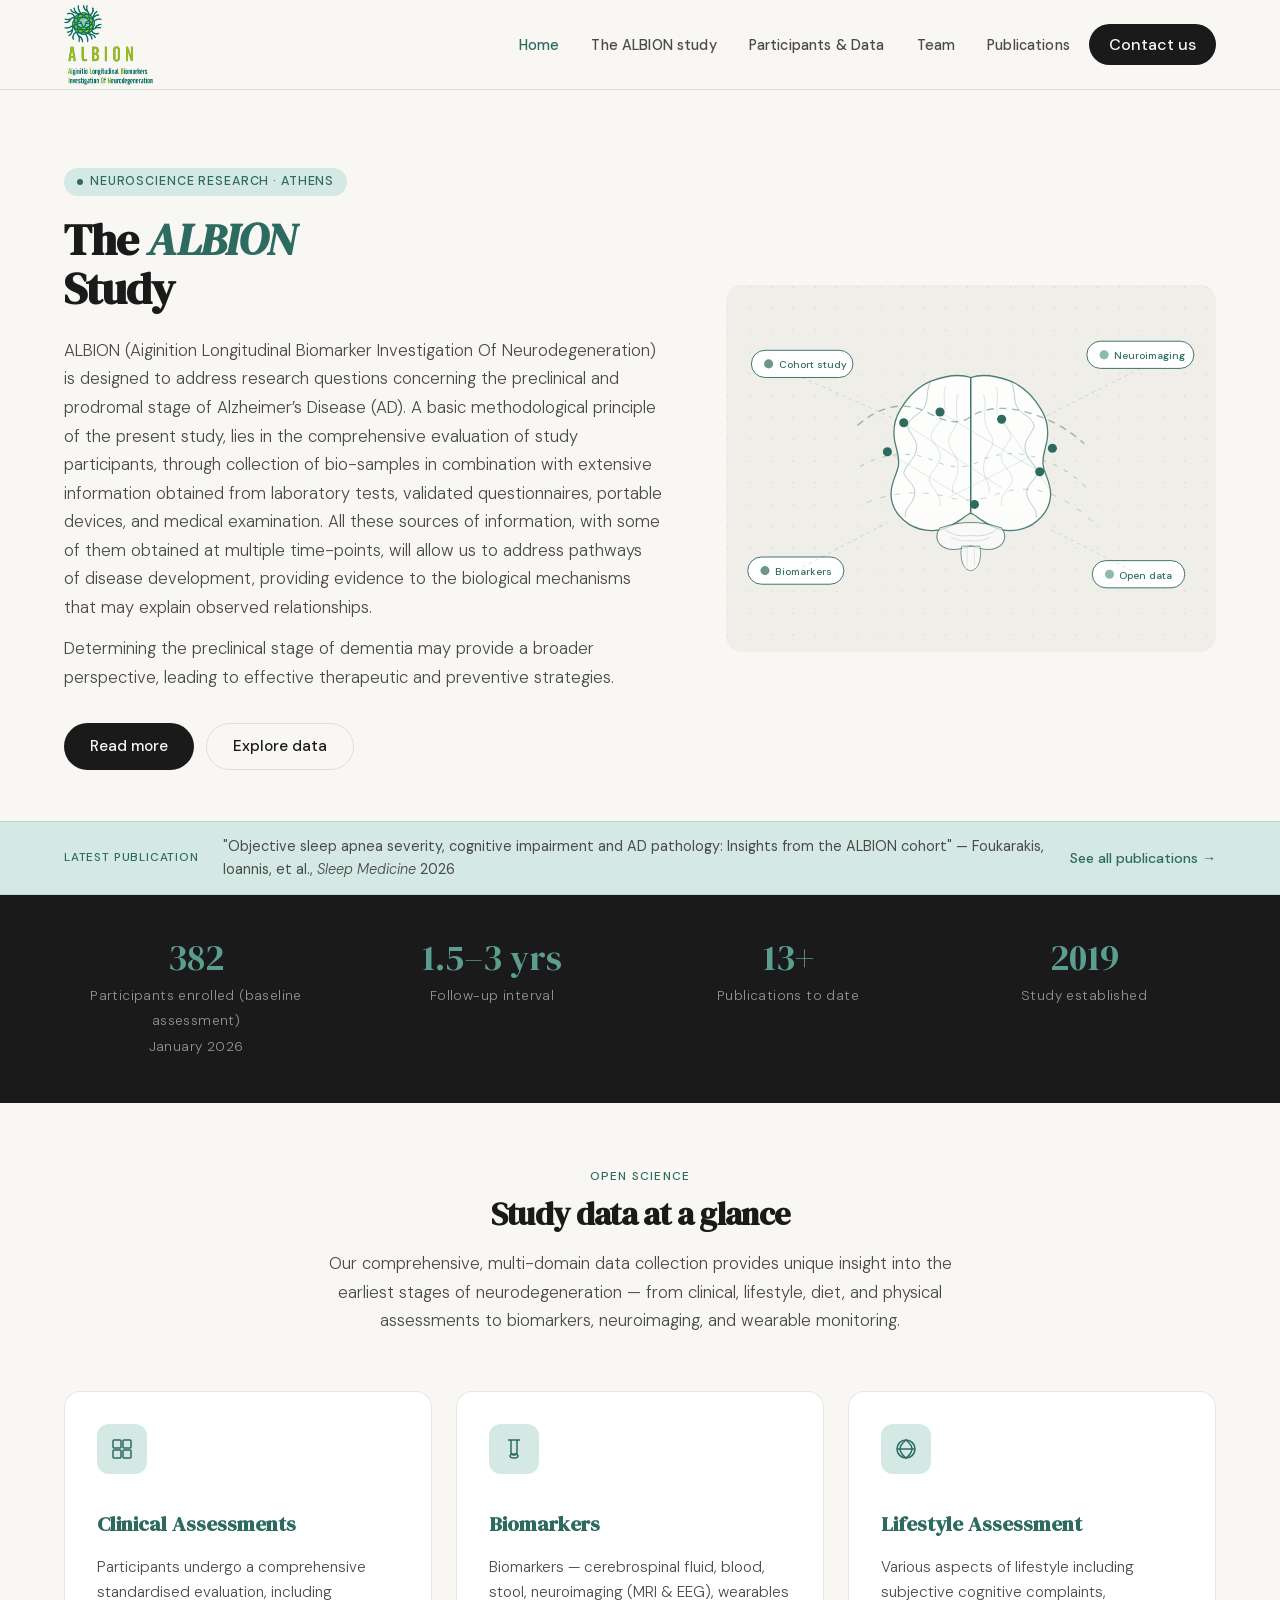
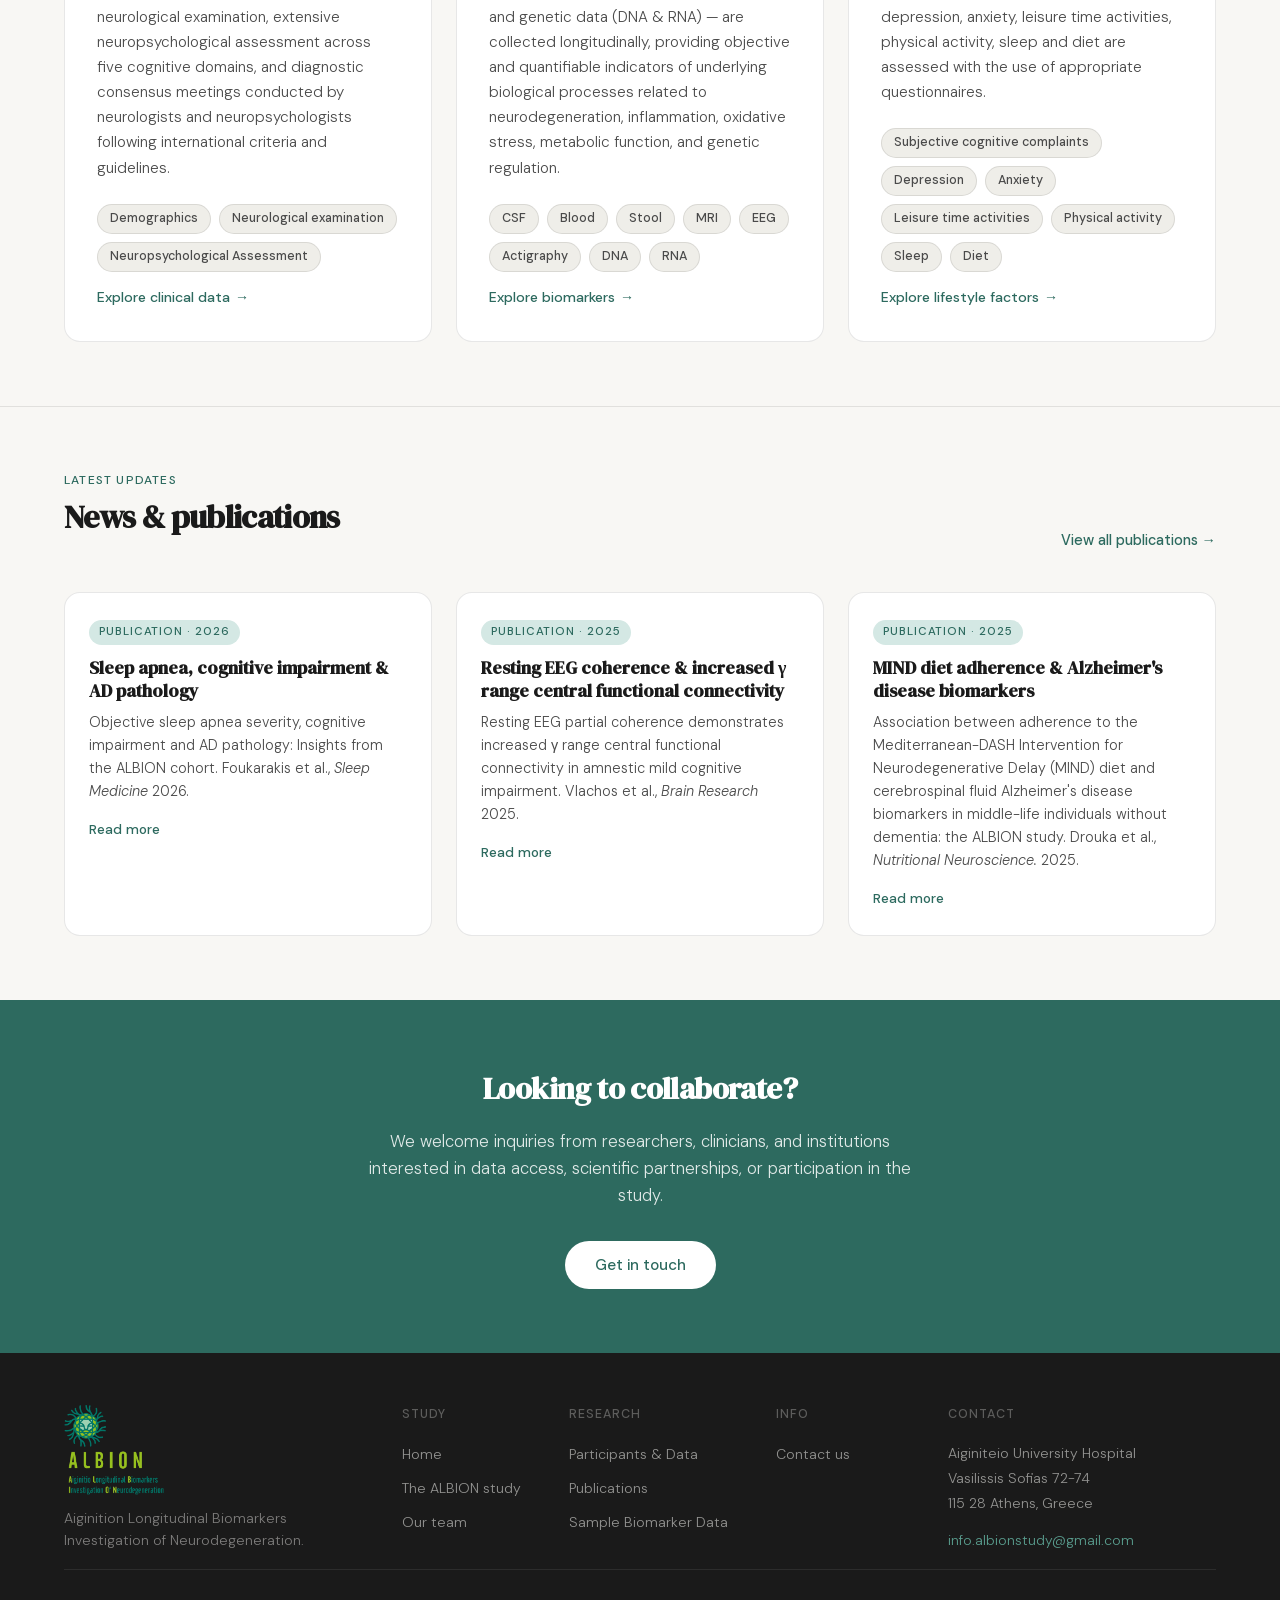
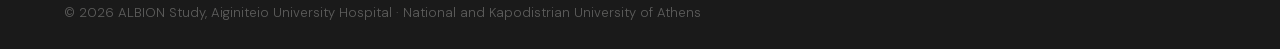
==== index.html @ ee448e90 "minor fix" ====
<!DOCTYPE html>
<html lang="en">
<head>
  <meta charset="UTF-8"/>
  <meta name="viewport" content="width=device-width, initial-scale=1.0"/>
  <title>ALBION — Aiginition Longitudinal Biomarker Investigation Of Neurodegeneration</title>
  <link rel="stylesheet" href="style.css"/>
  <style>
    /* ---- HOMEPAGE SPECIFIC ---- */
    .hero {
      max-width: var(--max); margin: 0 auto;
      padding: 6vw 5vw 4vw;
      display: grid; grid-template-columns: 1.1fr 0.9fr; gap: 5vw; align-items: center;
    }
    .hero h1 {
      font-family: 'DM Serif Display', serif;
      font-size: clamp(2.2rem, 3.5vw, 3.6rem);
      letter-spacing: -0.02em; line-height: 1.1;
      color: var(--ink); margin-bottom: 1.4rem;
    }
    .hero h1 em { font-style: italic; color: var(--accent); }
    .hero-body { color: var(--ink-2); font-size: 1.05rem; font-weight: 300; line-height: 1.7; margin-bottom: 0.8rem; }
    .hero-actions { display: flex; gap: 12px; flex-wrap: wrap; margin-top: 2rem; }

    .hero-visual {
      aspect-ratio: 4/3; border-radius: var(--radius-lg);
      overflow: hidden; background: var(--paper-2);
      animation: drift 9s ease-in-out infinite;
    }
    @keyframes drift { 0%,100%{transform:translateY(0)} 50%{transform:translateY(-8px)} }

    @keyframes pulse-node { 0%,100%{opacity:.35;r:4} 50%{opacity:1;r:6.5} }
    .np { animation: pulse-node 3s ease-in-out infinite; }
    .np:nth-child(2){animation-delay:.7s} .np:nth-child(3){animation-delay:1.5s}
    .np:nth-child(4){animation-delay:.3s} .np:nth-child(5){animation-delay:2.1s}

    /* data overview cards */
    .data-overview { padding: 5vw 5vw; }
    .data-overview-inner { max-width: var(--max); margin: 0 auto; }
    .data-overview-header { text-align: center; max-width: 680px; margin: 0 auto 3.5rem; }
    .data-overview-header .section-sub { margin: 0 auto; }

    .data-cards { display: grid; grid-template-columns: repeat(3,1fr); gap: 1.5rem; }

    .data-card { background: white; border: 1px solid var(--line); border-radius: var(--radius-lg); padding: 2rem; display: flex; flex-direction: column; gap: 0.9rem; transition: box-shadow .2s, transform .2s; }
    .data-card:hover { box-shadow: 0 8px 30px rgba(0,0,0,.06); transform: translateY(-3px); }
    .data-card h3 { font-family: 'DM Serif Display', serif; font-size: 1.3rem; color: var(--accent); }
    .data-card p { color: var(--ink-2); font-size: 0.95rem; font-weight: 300; line-height: 1.65; flex: 1; }
    .card-link { color: var(--accent); font-size: 0.88rem; font-weight: 500; text-decoration: none; display: inline-flex; align-items: center; gap: 5px; }
    .card-link::after { content:'→'; transition: transform .2s; }
    .card-link:hover::after { transform: translateX(4px); }

    /* study data pills */
    .pill-row { display: flex; flex-wrap: wrap; gap: 8px; margin-top: 0.5rem; }
    .pill { background: var(--paper-2); border: 1px solid var(--line); color: var(--ink-2); font-size: 0.78rem; font-weight: 500; padding: 4px 12px; border-radius: 100px; }

    /* news section */
    .news-section { padding: 5vw; background: var(--paper); }
    .news-inner { max-width: var(--max); margin: 0 auto; }
    .news-header { display: flex; align-items: flex-end; justify-content: space-between; margin-bottom: 2.5rem; flex-wrap: wrap; gap: 1rem; }
    .news-all-link { color: var(--accent); font-size: 0.9rem; font-weight: 500; text-decoration: none; }
    .news-all-link:hover { text-decoration: underline; }
    .news-grid { display: grid; grid-template-columns: repeat(3,1fr); gap: 1.5rem; }
    .news-card { background: white; border: 1px solid var(--line); border-radius: var(--radius-lg); overflow: hidden; transition: box-shadow .2s; }
    .news-card:hover { box-shadow: 0 8px 30px rgba(0,0,0,.06); }
    .news-card-body { padding: 1.5rem; }
    .news-type { display: inline-block; font-size: 0.72rem; letter-spacing: .08em; text-transform: uppercase; font-weight: 500; padding: 3px 10px; border-radius: 100px; margin-bottom: 0.7rem; }
    .type-news { background: #fef3c7; color: #92400e; }
    .type-pub { background: var(--accent-light); color: var(--accent); }
    .type-about { background: #ede9fe; color: #5b21b6; }
    .news-card h3 { font-family: 'DM Serif Display', serif; font-size: 1.12rem; line-height: 1.3; color: var(--ink); margin-bottom: 0.55rem; }
    .news-card p { color: var(--ink-2); font-size: 0.9rem; font-weight: 300; line-height: 1.6; }
    .news-read-more { display: inline-block; margin-top: 1rem; color: var(--accent); font-size: 0.85rem; font-weight: 500; text-decoration: none; }
    .news-read-more:hover { text-decoration: underline; }

    @media(max-width:900px){
      .hero{grid-template-columns:1fr}
      .hero-visual{display:none}
      .data-cards{grid-template-columns:1fr}
      .news-grid{grid-template-columns:1fr}
    }
  </style>
</head>
<body>

<div id="site-nav"></div>

<!-- HERO -->
<div style="background:var(--paper)">
  <div class="hero">
    <div>
      <div class="tag anim anim-1">Neuroscience Research · Athens</div>
      <h1 class="anim anim-2">The <em>ALBION</em><br>Study</h1>
      <p class="hero-body anim anim-3">ALBION (Aiginition Longitudinal Biomarker Investigation Of Neurodegeneration) is designed to address research questions concerning the preclinical and prodromal stage of Alzheimer’s Disease (AD). A basic methodological principle of the present study, lies in the comprehensive evaluation of study participants, through collection of bio-samples in combination with extensive information obtained from laboratory tests, validated questionnaires, portable devices, and medical examination. All these sources of information, with some of them obtained at multiple time-points, will allow us to address pathways of disease development, providing evidence to the biological mechanisms that may explain observed relationships.</p>
      <p class="hero-body anim anim-3">Determining the preclinical stage of dementia may provide a broader perspective, leading to effective therapeutic and preventive strategies.</p>
      <div class="hero-actions anim anim-4">
        <a href="story.html" class="btn-primary">Read more</a>
        <a href="data.html" class="btn-secondary">Explore data</a>
      </div>
    </div>

    <div class="hero-visual">
      <style>
        @keyframes hnp{0%,100%{opacity:.3}50%{opacity:1}}
        @keyframes htrace{to{stroke-dashoffset:-400}}
        @keyframes htrace2{to{stroke-dashoffset:-400}}
        @keyframes htrace3{to{stroke-dashoffset:-400}}
        @keyframes hfloat{0%,100%{transform:translateY(0px)}50%{transform:translateY(-6px)}}
        @keyframes hfloat2{0%,100%{transform:translateY(0px)}50%{transform:translateY(-5px)}}
        @keyframes hfloat3{0%,100%{transform:translateY(0px)}50%{transform:translateY(-7px)}}
        @keyframes hfloat4{0%,100%{transform:translateY(0px)}50%{transform:translateY(-4px)}}
        .h-np1{animation:hnp 3s ease-in-out infinite 0s}.h-np2{animation:hnp 3s ease-in-out infinite .6s}
        .h-np3{animation:hnp 3s ease-in-out infinite 1.3s}.h-np4{animation:hnp 3s ease-in-out infinite .4s}
        .h-np5{animation:hnp 3s ease-in-out infinite 2s}.h-np6{animation:hnp 3s ease-in-out infinite 1s}
        .h-np7{animation:hnp 3s ease-in-out infinite 1.7s}
        .h-tr1{stroke-dasharray:8 6;animation:htrace 4s linear infinite}
        .h-tr2{stroke-dasharray:5 8;animation:htrace2 5.5s linear infinite reverse}
        .h-tr3{stroke-dasharray:6 10;animation:htrace3 7s linear infinite}
        .h-f1{animation:hfloat 8s ease-in-out infinite}
        .h-f2{animation:hfloat2 8s ease-in-out infinite 1.2s}
        .h-f3{animation:hfloat3 8s ease-in-out infinite 2.5s}
        .h-f4{animation:hfloat4 8s ease-in-out infinite 3.8s}
      </style>
      <svg viewBox="0 0 540 400" fill="none" xmlns="http://www.w3.org/2000/svg" style="width:100%;height:auto;display:block;">
        <rect width="540" height="400" fill="#efeee9" rx="16"/>
        <pattern id="hdots" width="24" height="24" patternUnits="userSpaceOnUse">
          <circle cx="2" cy="2" r="1" fill="#2d6a5f" opacity=".12"/>
        </pattern>
        <rect width="540" height="400" fill="url(#hdots)" rx="16"/>
        <g transform="translate(270,190)">
          <path d="M 0,-88 C -12,-92 -28,-90 -44,-84 C -58,-78 -70,-66 -78,-52 C -84,-42 -86,-30 -84,-18 C -82,-8 -78,0 -80,10 C -82,20 -88,28 -88,40 C -88,54 -80,66 -68,74 C -58,80 -46,82 -34,80 C -24,78 -16,72 -10,68 C -6,65 -2,62 0,62 Z" fill="white" stroke="#2d6a5f" stroke-width="1.4" opacity=".85"/>
          <path d="M -44,-84 C -50,-74 -46,-62 -52,-54 C -58,-46 -68,-44 -70,-34" stroke="#2d6a5f" stroke-width="1.1" fill="none" opacity=".32"/>
          <path d="M -70,-34 C -66,-24 -58,-18 -60,-8 C -62,2 -72,8 -74,18" stroke="#2d6a5f" stroke-width="1.1" fill="none" opacity=".32"/>
          <path d="M -74,18 C -68,28 -60,32 -62,42 C -64,52 -74,56 -72,66" stroke="#2d6a5f" stroke-width="1.1" fill="none" opacity=".32"/>
          <path d="M -28,-78 C -32,-66 -26,-56 -30,-46 C -34,-36 -44,-32 -44,-22" stroke="#5a9e8f" stroke-width=".9" fill="none" opacity=".28"/>
          <path d="M -44,-22 C -40,-12 -32,-8 -34,2 C -36,12 -46,16 -46,26" stroke="#5a9e8f" stroke-width=".9" fill="none" opacity=".28"/>
          <path d="M -46,26 C -40,38 -32,42 -34,54" stroke="#5a9e8f" stroke-width=".9" fill="none" opacity=".28"/>
          <path d="M -14,-70 C -18,-58 -14,-48 -16,-38 C -18,-28 -26,-24 -24,-14" stroke="#2d6a5f" stroke-width=".8" fill="none" opacity=".22"/>
          <path d="M -24,-14 C -20,-4 -14,0 -14,12 C -14,24 -22,28 -20,40" stroke="#2d6a5f" stroke-width=".8" fill="none" opacity=".22"/>
          <path d="M 0,-88 C 12,-92 28,-90 44,-84 C 58,-78 70,-66 78,-52 C 84,-42 86,-30 84,-18 C 82,-8 78,0 80,10 C 82,20 88,28 88,40 C 88,54 80,66 68,74 C 58,80 46,82 34,80 C 24,78 16,72 10,68 C 6,65 2,62 0,62 Z" fill="white" stroke="#2d6a5f" stroke-width="1.4" opacity=".85"/>
          <path d="M 44,-84 C 50,-74 46,-62 52,-54 C 58,-46 68,-44 70,-34" stroke="#2d6a5f" stroke-width="1.1" fill="none" opacity=".32"/>
          <path d="M 70,-34 C 66,-24 58,-18 60,-8 C 62,2 72,8 74,18" stroke="#2d6a5f" stroke-width="1.1" fill="none" opacity=".32"/>
          <path d="M 74,18 C 68,28 60,32 62,42 C 64,52 74,56 72,66" stroke="#2d6a5f" stroke-width="1.1" fill="none" opacity=".32"/>
          <path d="M 28,-78 C 32,-66 26,-56 30,-46 C 34,-36 44,-32 44,-22" stroke="#5a9e8f" stroke-width=".9" fill="none" opacity=".28"/>
          <path d="M 44,-22 C 40,-12 32,-8 34,2 C 36,12 46,16 46,26" stroke="#5a9e8f" stroke-width=".9" fill="none" opacity=".28"/>
          <path d="M 46,26 C 40,38 32,42 34,54" stroke="#5a9e8f" stroke-width=".9" fill="none" opacity=".28"/>
          <path d="M 14,-70 C 18,-58 14,-48 16,-38 C 18,-28 26,-24 24,-14" stroke="#2d6a5f" stroke-width=".8" fill="none" opacity=".22"/>
          <path d="M 24,-14 C 20,-4 14,0 14,12 C 14,24 22,28 20,40" stroke="#2d6a5f" stroke-width=".8" fill="none" opacity=".22"/>
          <line x1="0" y1="-88" x2="0" y2="62" stroke="#2d6a5f" stroke-width="1" opacity=".18" stroke-dasharray="3 3"/>
          <path d="M -34,78 C -40,86 -38,96 -28,100 C -18,104 -8,100 0,98 C 8,100 18,104 28,100 C 38,96 40,86 34,78 C 22,74 10,72 0,72 C -10,72 -22,74 -34,78 Z" fill="white" stroke="#2d6a5f" stroke-width="1.2" opacity=".7"/>
          <path d="M -28,80 C -20,86 -10,88 0,86 C 10,88 20,86 28,80" stroke="#2d6a5f" stroke-width=".8" fill="none" opacity=".3"/>
          <path d="M -22,88 C -14,92 -6,93 0,92 C 6,93 14,92 22,88" stroke="#2d6a5f" stroke-width=".7" fill="none" opacity=".25"/>
          <path d="M -10,98 C -12,108 -10,118 -6,122 C -2,126 2,126 6,122 C 10,118 12,108 10,98 Z" fill="white" stroke="#2d6a5f" stroke-width="1" opacity=".65"/>
          <line x1="-4" y1="100" x2="-4" y2="120" stroke="#2d6a5f" stroke-width=".6" opacity=".25"/>
          <line x1="4" y1="100" x2="4" y2="120" stroke="#2d6a5f" stroke-width=".6" opacity=".25"/>
        </g>
        <path class="h-tr1" d="M145 155 Q185 120 225 142 Q255 158 270 145 Q295 130 330 140 Q368 150 395 175" stroke="#2d6a5f" stroke-width="1.5" fill="none" opacity=".45"/>
        <path class="h-tr2" d="M148 200 Q190 177 230 194 Q258 207 280 194 Q315 178 352 194 Q385 207 400 227" stroke="#5a9e8f" stroke-width="1.2" fill="none" opacity=".4"/>
        <path class="h-tr3" d="M155 240 Q200 222 245 234 Q272 242 300 230 Q336 218 370 236 Q392 248 405 262" stroke="#2d6a5f" stroke-width="1" fill="none" opacity=".3"/>
        <line x1="196" y1="152" x2="304" y2="224" stroke="#5a9e8f" stroke-width=".8" opacity=".3"/>
        <line x1="236" y1="140" x2="346" y2="206" stroke="#5a9e8f" stroke-width=".8" opacity=".3"/>
        <line x1="178" y1="184" x2="274" y2="242" stroke="#5a9e8f" stroke-width=".8" opacity=".28"/>
        <line x1="304" y1="148" x2="360" y2="230" stroke="#5a9e8f" stroke-width=".8" opacity=".25"/>
        <line x1="246" y1="234" x2="334" y2="190" stroke="#5a9e8f" stroke-width=".8" opacity=".25"/>
        <circle class="h-np1" cx="196" cy="152" r="5" fill="#2d6a5f"/>
        <circle class="h-np2" cx="236" cy="140" r="5" fill="#2d6a5f"/>
        <circle class="h-np3" cx="304" cy="148" r="5" fill="#2d6a5f"/>
        <circle class="h-np4" cx="346" cy="206" r="5" fill="#2d6a5f"/>
        <circle class="h-np5" cx="274" cy="242" r="5" fill="#2d6a5f"/>
        <circle class="h-np6" cx="178" cy="184" r="5" fill="#2d6a5f"/>
        <circle class="h-np7" cx="360" cy="180" r="5" fill="#2d6a5f"/>
        <g class="h-f1"><rect x="28" y="72" width="112" height="30" rx="15" fill="white" stroke="#2d6a5f" stroke-width="1"/><circle cx="47" cy="87" r="5" fill="#2d6a5f" opacity=".7"/><text x="58" y="92" font-family="DM Sans,sans-serif" font-size="11" fill="#2d6a5f" font-weight="500">Cohort study</text></g>
        <g class="h-f2"><rect x="398" y="62" width="118" height="30" rx="15" fill="white" stroke="#2d6a5f" stroke-width="1"/><circle cx="417" cy="77" r="5" fill="#5a9e8f" opacity=".7"/><text x="428" y="82" font-family="DM Sans,sans-serif" font-size="11" fill="#2d6a5f" font-weight="500">Neuroimaging</text></g>
        <g class="h-f3"><rect x="24" y="300" width="106" height="30" rx="15" fill="white" stroke="#2d6a5f" stroke-width="1"/><circle cx="43" cy="315" r="5" fill="#2d6a5f" opacity=".7"/><text x="54" y="320" font-family="DM Sans,sans-serif" font-size="11" fill="#2d6a5f" font-weight="500">Biomarkers</text></g>
        <g class="h-f4"><rect x="404" y="304" width="102" height="30" rx="15" fill="white" stroke="#2d6a5f" stroke-width="1"/><circle cx="423" cy="319" r="5" fill="#5a9e8f" opacity=".7"/><text x="434" y="324" font-family="DM Sans,sans-serif" font-size="11" fill="#2d6a5f" font-weight="500">Open data</text></g>
        <line x1="84" y1="102" x2="196" y2="152" stroke="#2d6a5f" stroke-width=".8" stroke-dasharray="4 4" opacity=".25"/>
        <line x1="457" y1="92" x2="352" y2="145" stroke="#2d6a5f" stroke-width=".8" stroke-dasharray="4 4" opacity=".25"/>
        <line x1="77" y1="315" x2="178" y2="262" stroke="#2d6a5f" stroke-width=".8" stroke-dasharray="4 4" opacity=".25"/>
        <line x1="455" y1="319" x2="355" y2="268" stroke="#2d6a5f" stroke-width=".8" stroke-dasharray="4 4" opacity=".25"/>
      </svg>
    </div>
  </div>
</div>

<!-- BANNER -->
<div class="banner">
  <span class="banner-label">Latest publication</span>
  <span class="banner-text">"Objective sleep apnea severity, cognitive impairment and AD pathology: Insights from the ALBION cohort" — Foukarakis, Ioannis, et al., <em>Sleep Medicine</em> 2026</span>
  <a href="publications.html" class="banner-link">See all publications →</a>
</div>

<!-- STATS -->
<div class="stats-row">
  <div><span class="stat-num">382</span><span class="stat-label">Participants enrolled (baseline assessment)</span><br><span class="stat-label">January 2026</span></div>
  <div><span class="stat-num">1.5–3 yrs</span><span class="stat-label">Follow-up interval</span></div>
  <div><span class="stat-num">13+</span><span class="stat-label">Publications to date</span></div>
  <div><span class="stat-num">2019</span><span class="stat-label">Study established</span></div>
</div>

<!-- DATA OVERVIEW -->
<div class="data-overview">
  <div class="data-overview-inner">
    <div class="data-overview-header">
      <div class="section-label">Open Science</div>
      <h2 class="section-title">Study data at a glance</h2>
      <p class="section-sub">Our comprehensive, multi-domain data collection provides unique insight into the earliest stages of neurodegeneration — from clinical, lifestyle, diet, and physical assessments to biomarkers, neuroimaging, and wearable monitoring.</p>
    </div>

    <div class="data-cards">

      <div class="data-card">
        <div class="card-icon">
          <svg viewBox="0 0 24 24"><rect x="3" y="3" width="8" height="8" rx="1"/><rect x="13" y="3" width="8" height="8" rx="1"/><rect x="3" y="13" width="8" height="8" rx="1"/><rect x="13" y="13" width="8" height="8" rx="1"/></svg>
        </div>
        <h3>Clinical Assessments</h3>

        <p>Participants undergo a comprehensive standardised evaluation, including neurological examination, extensive neuropsychological assessment across five cognitive domains, and diagnostic consensus meetings conducted by neurologists and neuropsychologists following international criteria and guidelines.</p>
        <div class="pill-row">
          <span class="pill">Demographics</span><span class="pill">Neurological examination</span><span class="pill">Neuropsychological Assessment</span>
        </div>
        <a href="data.html#clinical" class="card-link">Explore clinical data</a>
      </div>

      <div class="data-card">
        <div class="card-icon">
          <svg viewBox="0 0 24 24"><path d="M9 3L9 15Q9 18 12 18Q15 18 15 15L15 3"/><line x1="6" y1="3" x2="18" y2="3"/><ellipse cx="12" cy="19" rx="4" ry="2"/></svg>
        </div>
        <h3>Biomarkers</h3>
        <p>Biomarkers —  cerebrospinal fluid, blood, stool, neuroimaging (MRI & EEG), wearables and genetic data (DNA & RNA) — are collected longitudinally, providing objective and quantifiable indicators of underlying biological processes related to neurodegeneration, inflammation, oxidative stress, metabolic function, and genetic regulation.</p>
        <div class="pill-row">
          <span class="pill">CSF</span><span class="pill">Blood</span><span class="pill">Stool</span><span class="pill">MRI</span><span class="pill">EEG</span><span class="pill">Actigraphy</span><span class="pill">DNA</span><span class="pill">RNA</span>
        </div>
        <a href="data.html#biomarkers" class="card-link">Explore biomarkers</a>
      </div>

      <div class="data-card">
        <div class="card-icon">
          <svg viewBox="0 0 24 24"><circle cx="12" cy="12" r="9"/><path d="M12 3Q18 8 18 12Q18 16 12 21Q6 16 6 12Q6 8 12 3Z"/><line x1="3" y1="12" x2="21" y2="12"/></svg>
        </div>
        <h3>Lifestyle Assessment</h3>
        <p>Various aspects of lifestyle including subjective cognitive complaints, depression, anxiety, leisure time activities, physical activity, sleep and diet are assessed with the use of appropriate questionnaires.</p>
        <div class="pill-row">
          <span class="pill">Subjective cognitive complaints</span><span class="pill">Depression</span><span class="pill">Anxiety</span><span class="pill">Leisure time activities</span><span class="pill">Physical activity</span><span class="pill">Sleep</span><span class="pill">Diet</span>
        </div>
        <a href="data.html#lifecycle-factors" class="card-link">Explore lifestyle factors</a>
      </div>


    </div>
  </div>
</div>

<hr class="divider"/>

<!-- NEWS -->
<div class="news-section">
  <div class="news-inner">
    <div class="news-header">
      <div>
        <div class="section-label">Latest updates</div>
        <h2 class="section-title">News &amp; publications</h2>
      </div>
      <a href="publications.html" class="news-all-link">View all publications →</a>
    </div>
    <div class="news-grid">
      <div class="news-card">
        <div class="news-card-body">
          <span class="news-type type-pub">Publication · 2026</span>
          <h3>Sleep apnea, cognitive impairment &amp; AD pathology</h3>
          <p>Objective sleep apnea severity, cognitive impairment and AD pathology: Insights from the ALBION cohort. Foukarakis et al., <em>Sleep Medicine</em> 2026.</p>
          <a href="publications.html" class="news-read-more">Read more</a>
        </div>
      </div>
      <div class="news-card">
        <div class="news-card-body">
          <span class="news-type type-pub">Publication · 2025</span>
          <h3>Resting EEG coherence &amp; increased γ range central functional connectivity </h3>
          <p>Resting EEG partial coherence demonstrates increased γ range central functional connectivity in amnestic mild cognitive impairment. Vlachos et al., <em>Brain Research</em> 2025.</p>
          <a href="publications.html" class="news-read-more">Read more</a>
        </div>
      </div>
      <div class="news-card">
        <div class="news-card-body">
          <span class="news-type type-pub">Publication · 2025</span>
          <h3>MIND diet adherence &amp; Alzheimer's disease biomarkers</h3>
          <p>Association between adherence to the Mediterranean-DASH Intervention for Neurodegenerative Delay (MIND) diet and cerebrospinal fluid Alzheimer's disease biomarkers in middle-life individuals without dementia: the ALBION study. Drouka et al., <em>Nutritional Neuroscience.</em> 2025.</p>
          <a href="publications.html" class="news-read-more">Read more</a>
        </div>
      </div>
    </div>
  </div>
</div>

<!-- CTA -->
<div class="cta-band">
  <h2>Looking to collaborate?</h2>
  <p>We welcome inquiries from researchers, clinicians, and institutions interested in data access, scientific partnerships, or participation in the study.</p>
  <a href="contact.html" class="btn-white">Get in touch</a>
</div>

<div id="site-footer"></div>
<script src="shared.js"></script>
</body>
</html>
---- style.css ----
/* ============================================================
   ALBION — Shared Stylesheet
   ============================================================ */

/*@import url('https://fonts.googleapis.com/css2?family=DM+Serif+Display:ital@0;1&family=DM+Sans:ital,opsz,wght@0,9..40,300;0,9..40,400;0,9..40,500;1,9..40,300&display=swap');*/
@font-face { font-family:'DM Sans'; font-weight:300; font-style:normal; src:url('fonts/dm-sans-300.woff2') format('woff2'); }
@font-face { font-family:'DM Sans'; font-weight:300; font-style:italic; src:url('fonts/dm-sans-300-italic.woff2') format('woff2'); }
@font-face { font-family:'DM Sans'; font-weight:400; font-style:normal; src:url('fonts/dm-sans-400.woff2') format('woff2'); }
@font-face { font-family:'DM Sans'; font-weight:500; font-style:normal; src:url('fonts/dm-sans-500.woff2') format('woff2'); }
@font-face { font-family:'DM Serif Display'; font-weight:400; font-style:normal; src:url('fonts/dm-serif-regular.woff2') format('woff2'); }
@font-face { font-family:'DM Serif Display'; font-weight:400; font-style:italic; src:url('fonts/dm-serif-italic.woff2') format('woff2'); }

*, *::before, *::after { box-sizing: border-box; margin: 0; padding: 0; }

:root {
  --ink: #1a1a1a;
  --ink-2: #4a4a4a;
  --ink-3: #888;
  --paper: #f8f7f4;
  --paper-2: #efeee9;
  --white: #ffffff;
  --accent: #2d6a5f;
  --accent-light: #d4e8e4;
  --accent-mid: #5a9e8f;
  --line: rgba(26,26,26,0.1);
  --radius: 4px;
  --radius-lg: 16px;
  --max: 1300px;
}

html { scroll-behavior: smooth; }

body {
  font-family: 'DM Sans', sans-serif;
  background: var(--paper);
  color: var(--ink);
  font-size: 16px;
  line-height: 1.6;
  overflow-x: hidden;
}

/* ---- NAVIGATION ---- */
body > nav {
  position: sticky; top: 0; z-index: 100;
  background: var(--paper);
  border-bottom: 1px solid var(--line);
  padding: 0 5vw;
  display: flex; align-items: center; justify-content: space-between;
  height: 90px;
}

.nav-logo {
  display: flex; align-items: center; gap: 10px;
  text-decoration: none;
}

.nav-logo img {
  height: 80px;
  width: auto;
  display: block;
}

.nav-logo-text {
  font-family: 'DM Serif Display', serif;
  font-size: 1.3rem; color: var(--ink); letter-spacing: -0.01em;
}

.nav-links { display: flex; gap: 2rem; list-style: none; margin: 0; padding: 0; }

.nav-links a {
  text-decoration: none; color: var(--ink-2);
  font-size: 0.9rem; font-weight: 500; letter-spacing: 0.01em;
  transition: color 0.2s;
}
.nav-links a:hover, .nav-links a.active { color: var(--accent); }

.nav-cta {
  background: var(--ink); color: var(--paper) !important;
  padding: 8px 20px; border-radius: 100px; font-weight: 500 !important;
  transition: background 0.2s !important; text-decoration: none;
  white-space: nowrap;
}
.nav-cta:hover { background: var(--accent) !important; }

/* ---- SHARED ELEMENTS ---- */
.container { max-width: var(--max); margin: 0 auto; padding: 0 5vw; }

.section-label {
  font-size: 0.75rem; letter-spacing: 0.1em; text-transform: uppercase;
  color: var(--accent); font-weight: 500; margin-bottom: 0.6rem;
}

.section-title {
  font-family: 'DM Serif Display', serif;
  font-size: clamp(1.8rem, 2.5vw, 2.8rem);
  letter-spacing: -0.02em; line-height: 1.15;
  color: var(--ink); margin-bottom: 1rem;
}

.section-sub {
  color: var(--ink-2); font-size: 1.05rem; font-weight: 300;
  max-width: 65ch; line-height: 1.7;
}

.tag {
  display: inline-flex; align-items: center; gap: 7px;
  font-size: 0.78rem; font-weight: 500; letter-spacing: 0.07em;
  text-transform: uppercase; color: var(--accent);
  background: var(--accent-light); padding: 4px 13px; border-radius: 100px;
  margin-bottom: 1.2rem;
}
.tag::before { content:''; width:6px; height:6px; border-radius:50%; background:var(--accent); display:block; }

.btn-primary {
  background: var(--ink); color: var(--paper);
  padding: 11px 26px; border-radius: 100px; text-decoration: none;
  font-weight: 500; font-size: 0.95rem; display: inline-block;
  transition: background 0.2s, transform 0.15s;
}
.btn-primary:hover { background: var(--accent); transform: translateY(-1px); }

.btn-secondary {
  background: transparent; color: var(--ink);
  padding: 10px 26px; border-radius: 100px; border: 1.5px solid var(--line);
  text-decoration: none; font-weight: 500; font-size: 0.95rem; display: inline-block;
  transition: border-color 0.2s, background 0.2s;
}
.btn-secondary:hover { border-color: var(--accent); background: var(--accent-light); }

.btn-outline-accent {
  background: transparent; color: var(--accent);
  padding: 10px 26px; border-radius: 100px; border: 1.5px solid var(--accent);
  text-decoration: none; font-weight: 500; font-size: 0.92rem; display: inline-block;
  transition: background 0.2s, color 0.2s;
}
.btn-outline-accent:hover { background: var(--accent); color: white; }

/* ---- BANNER ---- */
.banner {
  background: var(--accent-light);
  border-top: 1px solid rgba(45,106,95,.15);
  border-bottom: 1px solid rgba(45,106,95,.15);
  padding: 13px 5vw;
  display: flex; align-items: center; gap: 1.5rem; font-size: 0.9rem;
}
.banner-label {
  font-size: 0.73rem; letter-spacing: 0.07em; text-transform: uppercase;
  font-weight: 500; color: var(--accent); white-space: nowrap;
}
.banner-text { color: var(--ink-2); }
.banner-link { margin-left: auto; color: var(--accent); font-weight: 500; text-decoration: none; white-space: nowrap; font-size: 0.88rem; }
.banner-link:hover { text-decoration: underline; }

/* ---- STATS ROW ---- */
.stats-row {
  background: var(--ink); color: var(--paper);
  padding: 3.5vw 5vw;
  display: grid; grid-template-columns: repeat(4,1fr); gap: 2rem; text-align: center;
}
.stat-num {
  font-family: 'DM Serif Display', serif;
  font-size: clamp(2rem, 2.8vw, 2.8rem);
  color: var(--accent-mid); display: block; line-height: 1; margin-bottom: 0.4rem;
}
.stat-label { font-size: 0.85rem; color: rgba(248,247,244,.55); font-weight: 300; letter-spacing: 0.03em; }

/* ---- CTA BAND ---- */
.cta-band {
  background: var(--accent); padding: 5vw; text-align: center; color: white;
}
.cta-band h2 {
  font-family: 'DM Serif Display', serif;
  font-size: clamp(1.7rem, 2.4vw, 2.5rem); letter-spacing: -0.02em;
  margin-bottom: 0.9rem; color: white;
}
.cta-band p { font-size: 1.03rem; font-weight: 300; max-width: 50ch; margin: 0 auto 2rem; opacity: .85; line-height: 1.65; }
.btn-white { background: white; color: var(--accent); padding: 12px 30px; border-radius: 100px; text-decoration: none; font-weight: 500; font-size: 0.95rem; display: inline-block; transition: transform .15s, opacity .2s; }
.btn-white:hover { transform: translateY(-2px); opacity: .9; }

/* ---- FOOTER ---- */
footer {
  background: var(--ink); color: var(--paper); padding: 4vw 5vw 2vw;
}
.footer-top {
  display: flex; justify-content: space-between; align-items: flex-start;
  gap: 3rem; flex-wrap: wrap;
  padding-bottom: 1rem; border-bottom: 1px solid rgba(255,255,255,.08); margin-bottom: 2rem;
}
.footer-top > div:first-child { max-width: 240px; flex-shrink: 0; }
.footer-desc { font-size: 0.88rem; color: rgba(248,247,244,.45); margin-top: 0.75rem; max-width: 26ch; font-weight: 300; line-height: 1.6; }

.footer-stats { display: flex; gap: 1.5rem; margin-top: 1.2rem; padding: 0.9rem 1.1rem; background: rgba(255,255,255,.05); border-radius: 10px; border: 1px solid rgba(255,255,255,.07); }
.footer-stat { display: flex; flex-direction: column; align-items: center; gap: 2px; }
.footer-stat-num { font-family: 'DM Serif Display', serif; font-size: 1.3rem; color: #8DC63F; line-height: 1; }
.footer-stat-lbl { font-size: 0.68rem; color: rgba(248,247,244,.35); text-transform: uppercase; letter-spacing: 0.07em; font-weight: 500; }

.footer-affil { margin-top: 1.1rem; padding-top: 1rem; border-top: 1px solid rgba(255,255,255,.07); }
.footer-affil-name { font-size: 0.85rem; color: rgba(248,247,244,.7); font-weight: 500; margin-bottom: 0.2rem; }
.footer-affil-dept { font-size: 0.8rem; color: rgba(248,247,244,.35); font-weight: 300; margin-bottom: 0.5rem; }
.footer-email { font-size: 0.82rem; color: #5DCAA5; text-decoration: none; font-weight: 400; transition: color .2s; }
.footer-email:hover { color: #8DC63F; }
.footer-nav { display: flex; gap: 3rem; flex-wrap: wrap; }
.footer-contact-col { flex-shrink: 0; }
.footer-nav-group h4 { font-size: 0.78rem; letter-spacing: 0.08em; text-transform: uppercase; color: rgba(248,247,244,.3); margin-bottom: 1rem; font-weight: 500; }
.footer-nav-group ul { list-style: none; display: flex; flex-direction: column; gap: 0.55rem; }
.footer-nav-group a { color: rgba(248,247,244,.55); text-decoration: none; font-size: 0.88rem; font-weight: 300; transition: color 0.2s; }
.footer-nav-group a:hover { color: var(--paper); }
.footer-bottom { display: flex; justify-content: space-between; align-items: center; flex-wrap: wrap; gap: 1rem; }
.footer-bottom p { font-size: 0.82rem; color: rgba(248,247,244,.3); font-weight: 300; }
.footer-bottom a { color: rgba(248,247,244,.35); text-decoration: none; }
.footer-bottom a:hover { color: rgba(248,247,244,.7); }
.footer-funding { font-size: 0.78rem; color: rgba(248,247,244,.22); max-width: 55ch; line-height: 1.5; font-weight: 300; }

/* ---- INNER PAGE HERO ---- */
.page-hero {
  background: var(--ink); color: var(--paper);
  padding: 5vw 5vw 4vw;
}
.page-hero-inner { max-width: var(--max); margin: 0 auto; }
.page-hero .tag { background: rgba(90,158,143,.2); color: var(--accent-mid); }
.page-hero h1 {
  font-family: 'DM Serif Display', serif;
  font-size: clamp(2rem, 3.5vw, 3.4rem);
  letter-spacing: -0.02em; line-height: 1.1; color: white;
  margin-bottom: 1.2rem;
}
.page-hero p { color: rgba(248,247,244,.65); font-size: 1.05rem; font-weight: 300; max-width: 60ch; line-height: 1.7; }

/* ---- DIVIDER ---- */
hr.divider { border: none; border-top: 1px solid var(--line); margin: 0; }

/* ---- CARD ---- */
.card {
  background: white; border: 1px solid var(--line);
  border-radius: var(--radius-lg); padding: 2rem;
  transition: box-shadow 0.2s, transform 0.2s;
}
.card:hover { box-shadow: 0 8px 30px rgba(0,0,0,.06); transform: translateY(-2px); }

.card-icon {
  width: 50px; height: 50px; background: var(--accent-light);
  border-radius: 12px; display: flex; align-items: center; justify-content: center;
  margin-bottom: 1.2rem;
}
.card-icon svg { width: 24px; height: 24px; stroke: var(--accent); fill: none; stroke-width: 1.5; }

/* ---- ANIMATIONS ---- */
@keyframes fade-in-up {
  from { opacity: 0; transform: translateY(18px); }
  to   { opacity: 1; transform: translateY(0); }
}
.anim { animation: fade-in-up 0.65s ease both; }
.anim-1 { animation-delay: 0.1s; }
.anim-2 { animation-delay: 0.2s; }
.anim-3 { animation-delay: 0.3s; }
.anim-4 { animation-delay: 0.4s; }

/* ---- RESPONSIVE ---- */
@media (max-width: 900px) {
  .stats-row { grid-template-columns: repeat(2,1fr); }
  .nav-links:not(.mobile-ok) { display: none; }
  .footer-top { flex-direction: column; }
}
@media (max-width: 600px) {
  .stats-row { grid-template-columns: 1fr 1fr; }
  .footer-form { flex-direction: column; }
  .footer-form input { width: 100%; }
}

/* for responsiveness */
.nav-hamburger {
  display: none;
  flex-direction: column;
  gap: 5px;
  background: none;
  border: none;
  cursor: pointer;
  padding: 4px;
}
.nav-hamburger span {
  display: block;
  width: 24px;
  height: 2px;
  background: var(--ink);
  border-radius: 2px;
  transition: all .25s;
}
.nav-hamburger.open span:nth-child(1) { transform: translateY(7px) rotate(45deg); }
.nav-hamburger.open span:nth-child(2) { opacity: 0; }
.nav-hamburger.open span:nth-child(3) { transform: translateY(-7px) rotate(-45deg); }

.mobile-menu {
  display: none;
  flex-direction: column;
  background: var(--paper);
  border-bottom: 1px solid var(--line);
  padding: 1rem 5vw 1.5rem;
  gap: 0;
}
.mobile-menu.open { display: flex; }
.mobile-menu a {
  padding: 0.75rem 0;
  border-bottom: 1px solid var(--line);
  color: var(--ink-2);
  text-decoration: none;
  font-size: 0.95rem;
  font-weight: 400;
}
.mobile-menu a:last-child { border-bottom: none; }
.mobile-menu a.active { color: var(--accent); font-weight: 500; }
.mobile-menu-cta {
  margin-top: 0.5rem;
  background: var(--accent);
  color: white !important;
  padding: 10px 22px !important;
  border-radius: 100px;
  text-align: center;
  font-weight: 500 !important;
  border-bottom: none !important;
}

@media(max-width:900px) {
  .nav-links { display: none; }
  #nav-cta-btn { display: none; }
  .nav-hamburger { display: flex; }
}
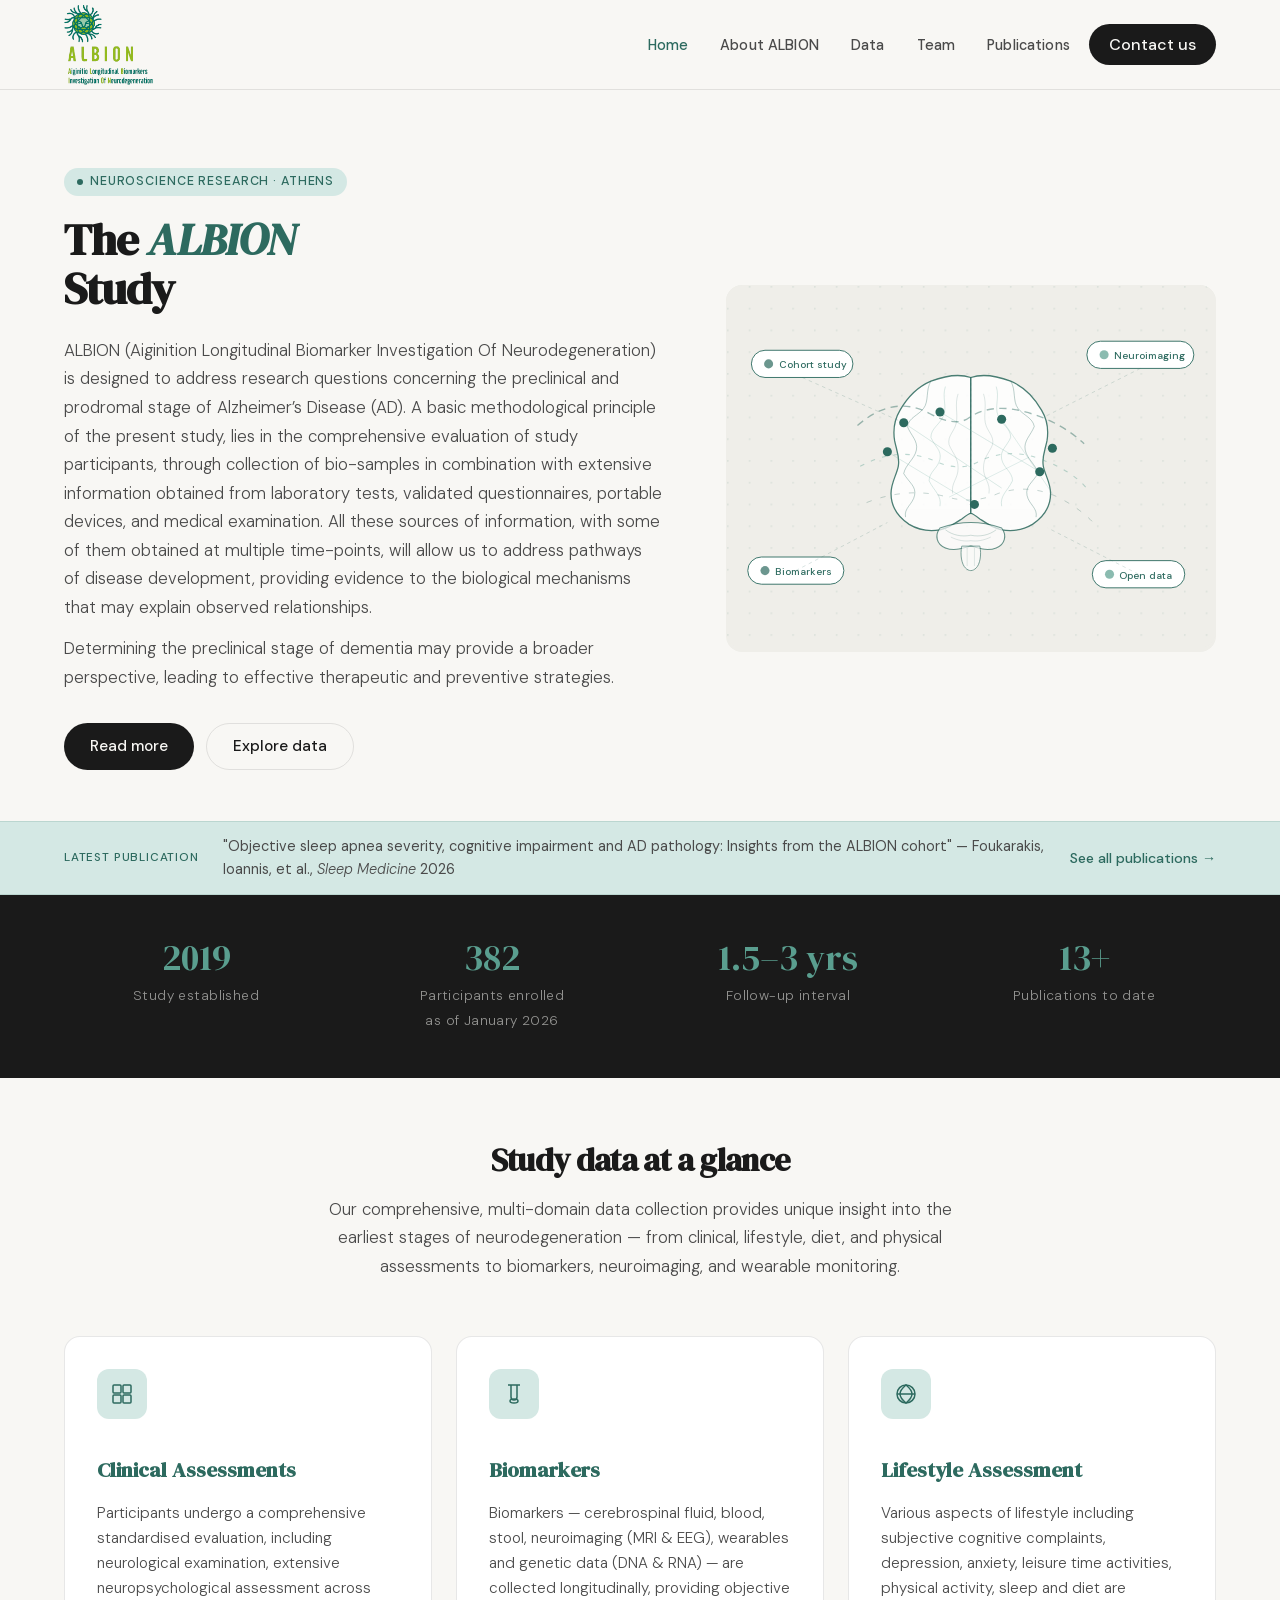
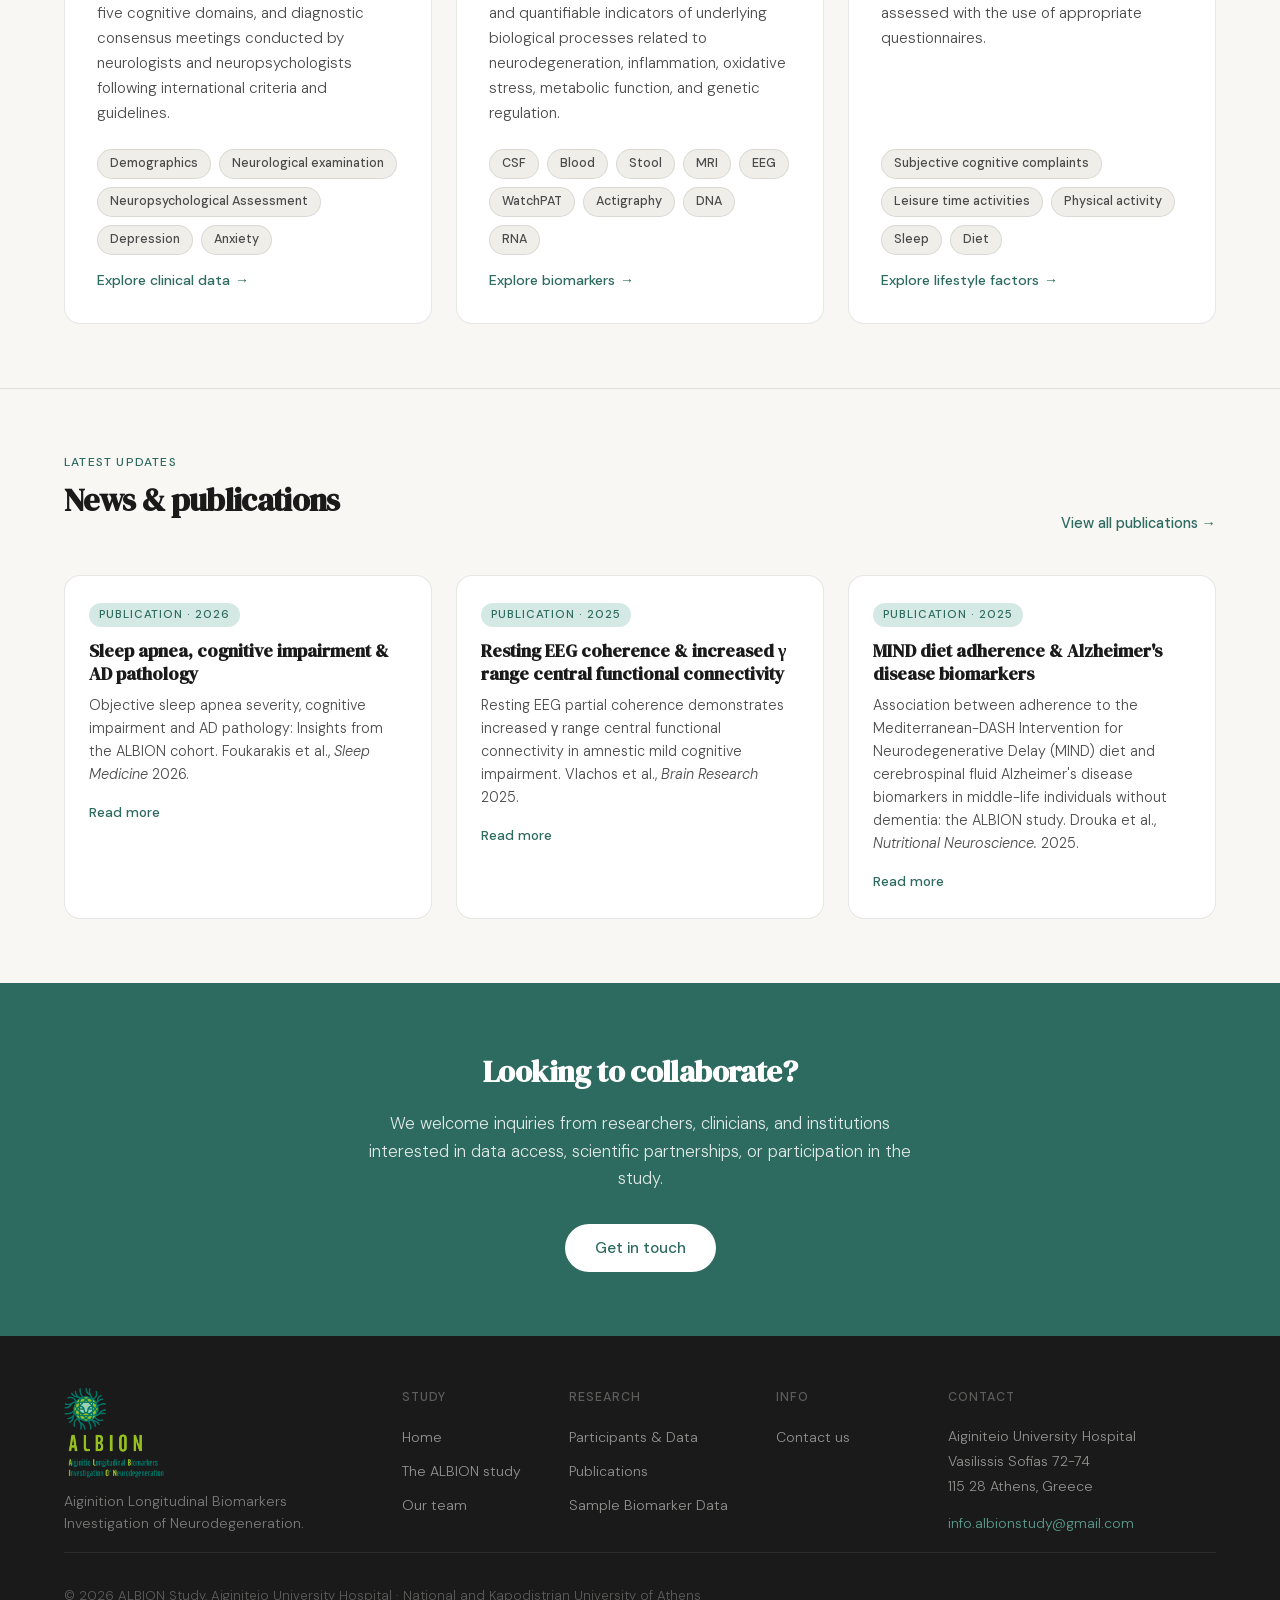
==== commit b9b9bc89: "minor fixes" ====
--- a/index.html
+++ b/index.html
@@ -191,17 +191,17 @@
 
 <!-- STATS -->
 <div class="stats-row">
-  <div><span class="stat-num">382</span><span class="stat-label">Participants enrolled (baseline assessment)</span><br><span class="stat-label">January 2026</span></div>
+  <div><span class="stat-num">2019</span><span class="stat-label">Study established</span></div>
+  <div><span class="stat-num">382</span><span class="stat-label">Participants enrolled</span><br><span class="stat-label">as of January 2026</span></div>
   <div><span class="stat-num">1.5–3 yrs</span><span class="stat-label">Follow-up interval</span></div>
   <div><span class="stat-num">13+</span><span class="stat-label">Publications to date</span></div>
-  <div><span class="stat-num">2019</span><span class="stat-label">Study established</span></div>
 </div>
 
 <!-- DATA OVERVIEW -->
 <div class="data-overview">
   <div class="data-overview-inner">
     <div class="data-overview-header">
-      <div class="section-label">Open Science</div>
+<!--      <div class="section-label">Open Science</div>-->
       <h2 class="section-title">Study data at a glance</h2>
       <p class="section-sub">Our comprehensive, multi-domain data collection provides unique insight into the earliest stages of neurodegeneration — from clinical, lifestyle, diet, and physical assessments to biomarkers, neuroimaging, and wearable monitoring.</p>
     </div>
@@ -216,7 +216,7 @@
 
         <p>Participants undergo a comprehensive standardised evaluation, including neurological examination, extensive neuropsychological assessment across five cognitive domains, and diagnostic consensus meetings conducted by neurologists and neuropsychologists following international criteria and guidelines.</p>
         <div class="pill-row">
-          <span class="pill">Demographics</span><span class="pill">Neurological examination</span><span class="pill">Neuropsychological Assessment</span>
+          <span class="pill">Demographics</span><span class="pill">Neurological examination</span><span class="pill">Neuropsychological Assessment</span><span class="pill">Depression</span><span class="pill">Anxiety</span>
         </div>
         <a href="data.html#clinical" class="card-link">Explore clinical data</a>
       </div>
@@ -228,7 +228,7 @@
         <h3>Biomarkers</h3>
         <p>Biomarkers —  cerebrospinal fluid, blood, stool, neuroimaging (MRI & EEG), wearables and genetic data (DNA & RNA) — are collected longitudinally, providing objective and quantifiable indicators of underlying biological processes related to neurodegeneration, inflammation, oxidative stress, metabolic function, and genetic regulation.</p>
         <div class="pill-row">
-          <span class="pill">CSF</span><span class="pill">Blood</span><span class="pill">Stool</span><span class="pill">MRI</span><span class="pill">EEG</span><span class="pill">Actigraphy</span><span class="pill">DNA</span><span class="pill">RNA</span>
+          <span class="pill">CSF</span><span class="pill">Blood</span><span class="pill">Stool</span><span class="pill">MRI</span><span class="pill">EEG</span><span class="pill">WatchPAT</span><span class="pill">Actigraphy</span><span class="pill">DNA</span><span class="pill">RNA</span>
         </div>
         <a href="data.html#biomarkers" class="card-link">Explore biomarkers</a>
       </div>
@@ -240,7 +240,7 @@
         <h3>Lifestyle Assessment</h3>
         <p>Various aspects of lifestyle including subjective cognitive complaints, depression, anxiety, leisure time activities, physical activity, sleep and diet are assessed with the use of appropriate questionnaires.</p>
         <div class="pill-row">
-          <span class="pill">Subjective cognitive complaints</span><span class="pill">Depression</span><span class="pill">Anxiety</span><span class="pill">Leisure time activities</span><span class="pill">Physical activity</span><span class="pill">Sleep</span><span class="pill">Diet</span>
+          <span class="pill">Subjective cognitive complaints</span><span class="pill">Leisure time activities</span><span class="pill">Physical activity</span><span class="pill">Sleep</span><span class="pill">Diet</span>
         </div>
         <a href="data.html#lifecycle-factors" class="card-link">Explore lifestyle factors</a>
       </div>
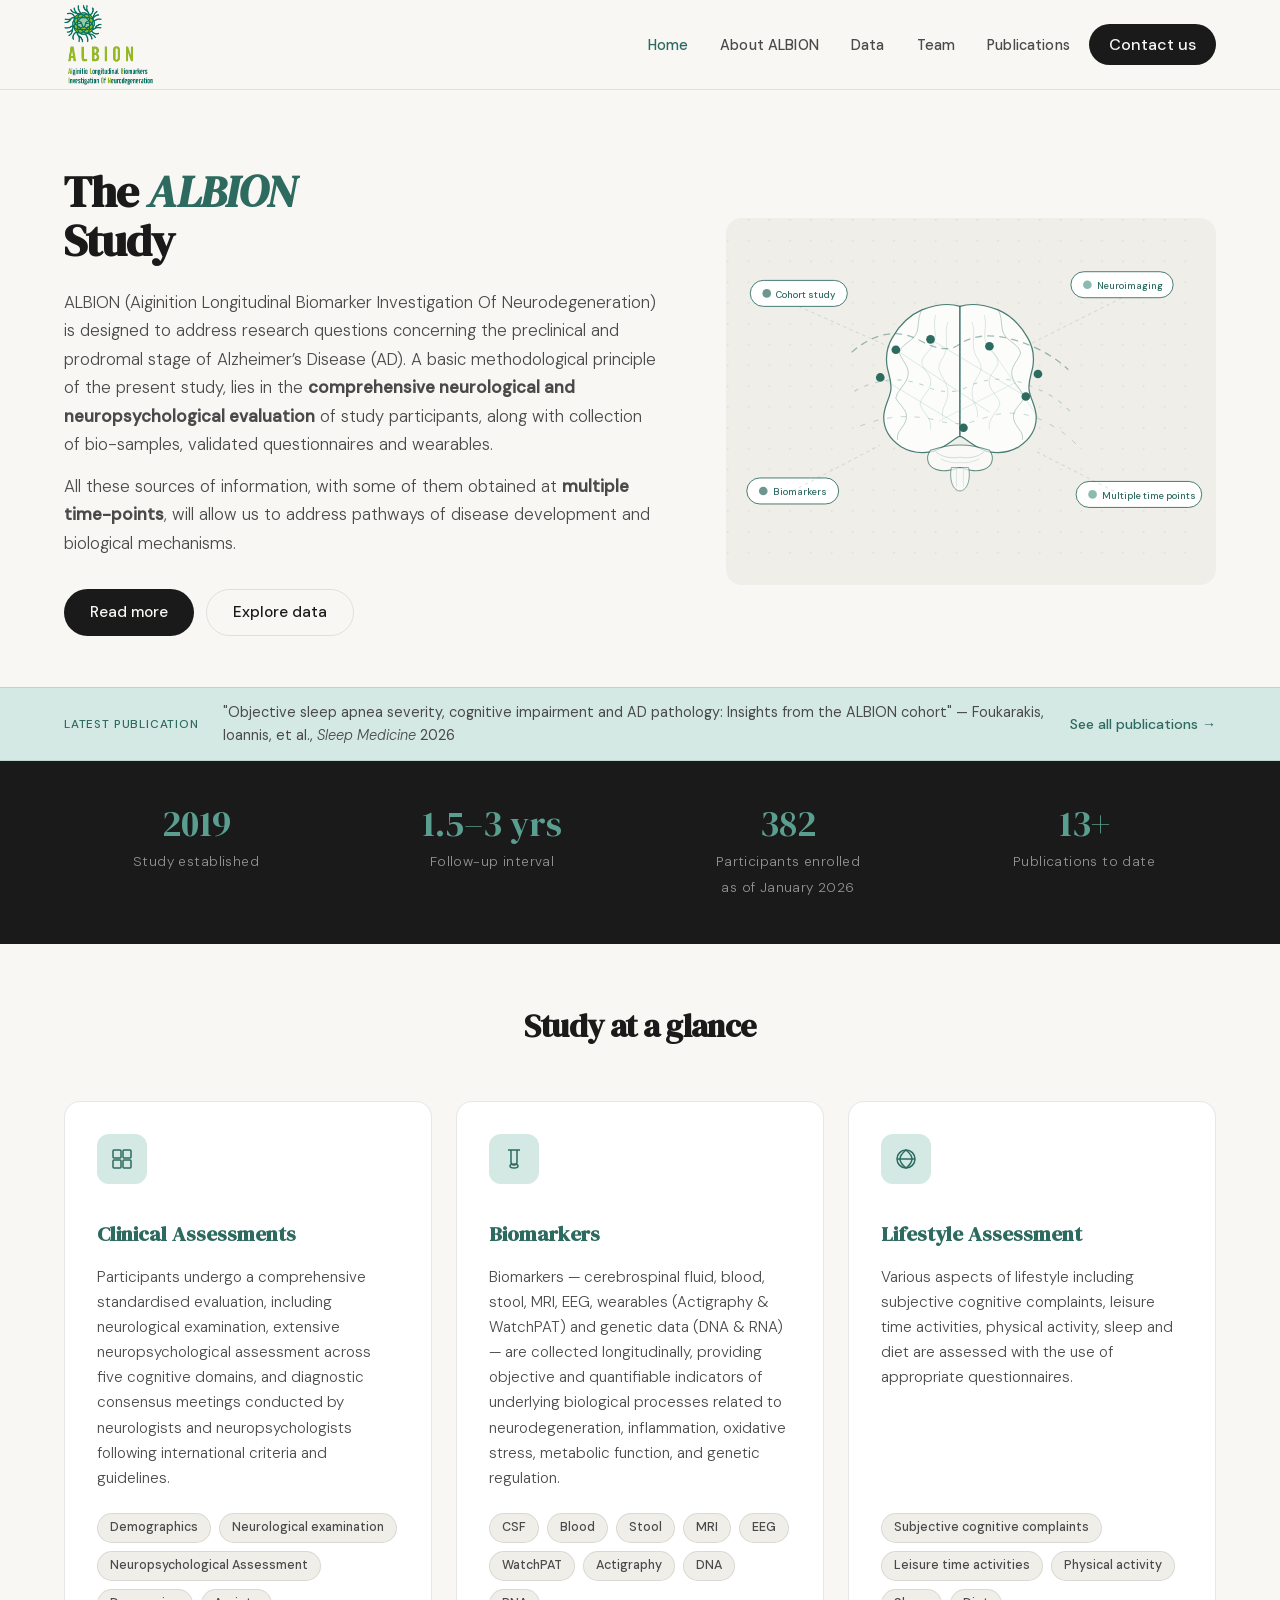
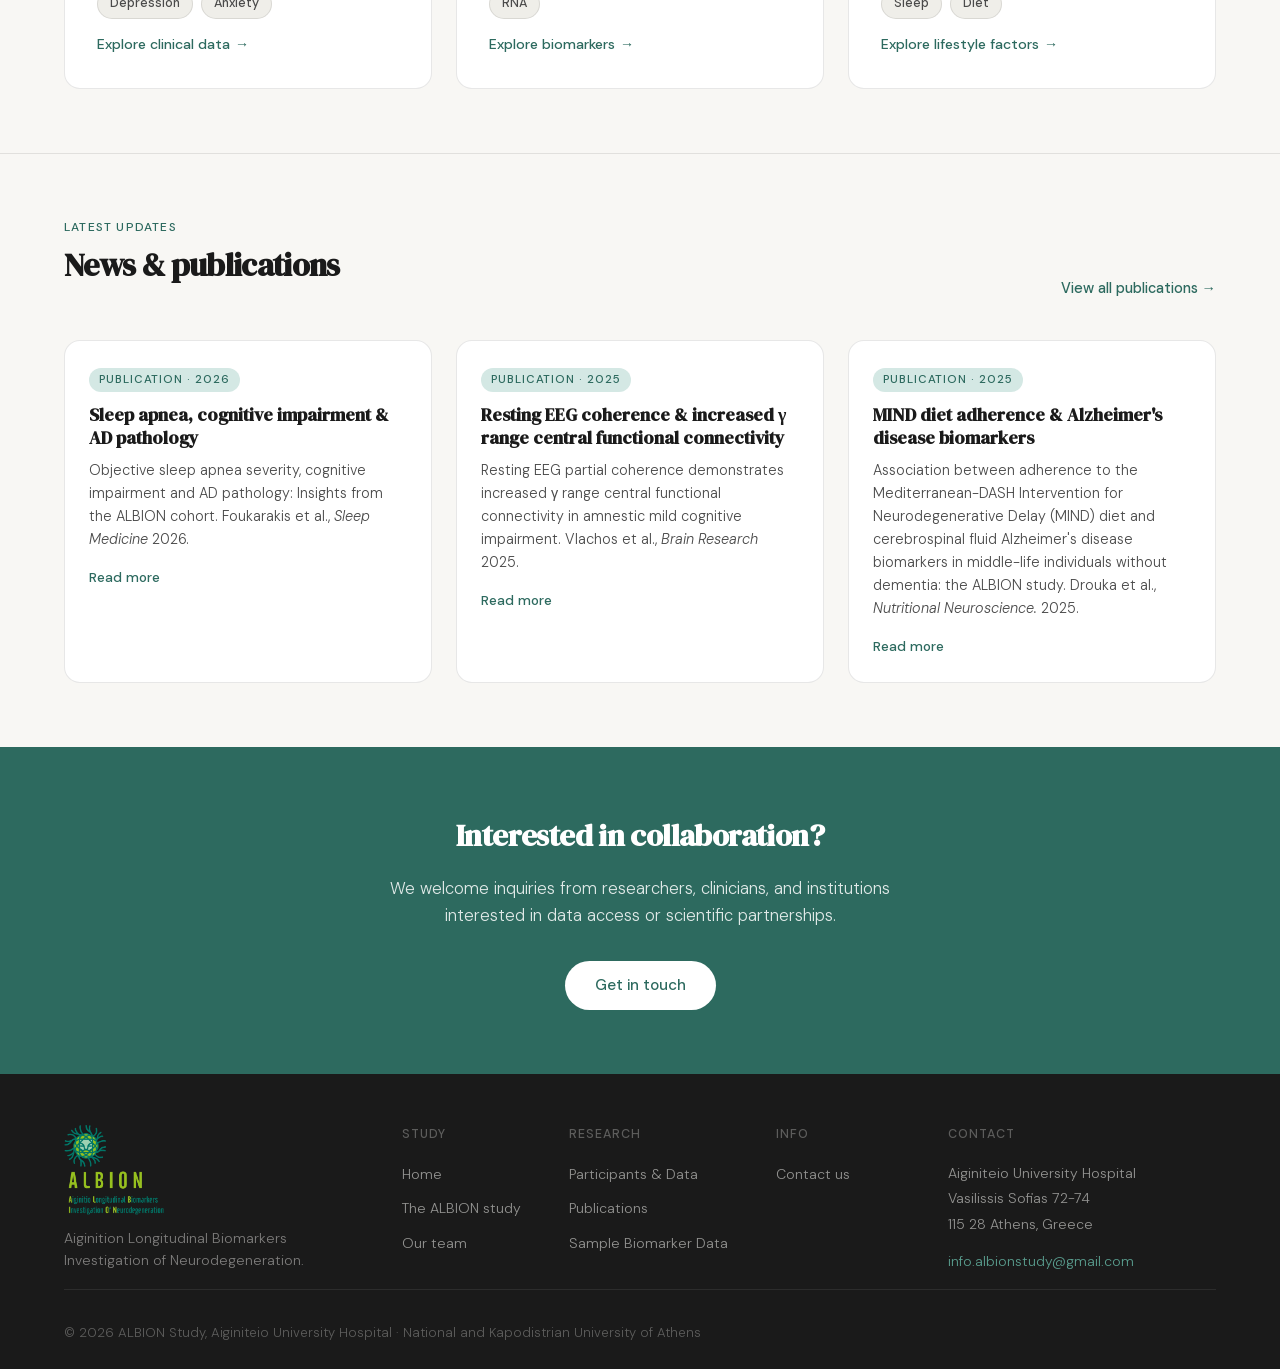
==== commit d9a8e61a: "fixes" ====
--- a/index.html
+++ b/index.html
@@ -89,10 +89,12 @@
 <div style="background:var(--paper)">
   <div class="hero">
     <div>
-      <div class="tag anim anim-1">Neuroscience Research · Athens</div>
+<!--      <div class="tag anim anim-1">Neuroscience Research · Athens</div>-->
       <h1 class="anim anim-2">The <em>ALBION</em><br>Study</h1>
-      <p class="hero-body anim anim-3">ALBION (Aiginition Longitudinal Biomarker Investigation Of Neurodegeneration) is designed to address research questions concerning the preclinical and prodromal stage of Alzheimer’s Disease (AD). A basic methodological principle of the present study, lies in the comprehensive evaluation of study participants, through collection of bio-samples in combination with extensive information obtained from laboratory tests, validated questionnaires, portable devices, and medical examination. All these sources of information, with some of them obtained at multiple time-points, will allow us to address pathways of disease development, providing evidence to the biological mechanisms that may explain observed relationships.</p>
-      <p class="hero-body anim anim-3">Determining the preclinical stage of dementia may provide a broader perspective, leading to effective therapeutic and preventive strategies.</p>
+      <p class="hero-body anim anim-3">ALBION (Aiginition Longitudinal Biomarker Investigation Of Neurodegeneration) is designed to address research questions concerning the preclinical and prodromal stage of Alzheimer’s Disease (AD).
+        A basic methodological principle of the present study, lies in the <span style="font-weight:700;">comprehensive neurological and neuropsychological evaluation</span> of study participants, along with collection of bio-samples, validated questionnaires and wearables.
+      </p>
+      <p class="hero-body anim anim-3">All these sources of information, with some of them obtained at <span style="font-weight:700;">multiple time-points</span>, will allow us to address pathways of disease development and biological mechanisms.</p>
       <div class="hero-actions anim anim-4">
         <a href="story.html" class="btn-primary">Read more</a>
         <a href="data.html" class="btn-secondary">Explore data</a>
@@ -121,7 +123,7 @@
         .h-f3{animation:hfloat3 8s ease-in-out infinite 2.5s}
         .h-f4{animation:hfloat4 8s ease-in-out infinite 3.8s}
       </style>
-      <svg viewBox="0 0 540 400" fill="none" xmlns="http://www.w3.org/2000/svg" style="width:100%;height:auto;display:block;">
+      <svg viewBox="0 0 565 400" fill="none" xmlns="http://www.w3.org/2000/svg" style="width:100%;height:auto;display:block;">
         <rect width="540" height="400" fill="#efeee9" rx="16"/>
         <pattern id="hdots" width="24" height="24" patternUnits="userSpaceOnUse">
           <circle cx="2" cy="2" r="1" fill="#2d6a5f" opacity=".12"/>
@@ -172,7 +174,7 @@
         <g class="h-f1"><rect x="28" y="72" width="112" height="30" rx="15" fill="white" stroke="#2d6a5f" stroke-width="1"/><circle cx="47" cy="87" r="5" fill="#2d6a5f" opacity=".7"/><text x="58" y="92" font-family="DM Sans,sans-serif" font-size="11" fill="#2d6a5f" font-weight="500">Cohort study</text></g>
         <g class="h-f2"><rect x="398" y="62" width="118" height="30" rx="15" fill="white" stroke="#2d6a5f" stroke-width="1"/><circle cx="417" cy="77" r="5" fill="#5a9e8f" opacity=".7"/><text x="428" y="82" font-family="DM Sans,sans-serif" font-size="11" fill="#2d6a5f" font-weight="500">Neuroimaging</text></g>
         <g class="h-f3"><rect x="24" y="300" width="106" height="30" rx="15" fill="white" stroke="#2d6a5f" stroke-width="1"/><circle cx="43" cy="315" r="5" fill="#2d6a5f" opacity=".7"/><text x="54" y="320" font-family="DM Sans,sans-serif" font-size="11" fill="#2d6a5f" font-weight="500">Biomarkers</text></g>
-        <g class="h-f4"><rect x="404" y="304" width="102" height="30" rx="15" fill="white" stroke="#2d6a5f" stroke-width="1"/><circle cx="423" cy="319" r="5" fill="#5a9e8f" opacity=".7"/><text x="434" y="324" font-family="DM Sans,sans-serif" font-size="11" fill="#2d6a5f" font-weight="500">Open data</text></g>
+        <g class="h-f4"><rect x="404" y="304" width="145" height="30" rx="15" fill="white" stroke="#2d6a5f" stroke-width="1"/><circle cx="423" cy="319" r="5" fill="#5a9e8f" opacity=".7"/><text x="434" y="324" font-family="DM Sans,sans-serif" font-size="11" fill="#2d6a5f" font-weight="500">Multiple time points</text></g>
         <line x1="84" y1="102" x2="196" y2="152" stroke="#2d6a5f" stroke-width=".8" stroke-dasharray="4 4" opacity=".25"/>
         <line x1="457" y1="92" x2="352" y2="145" stroke="#2d6a5f" stroke-width=".8" stroke-dasharray="4 4" opacity=".25"/>
         <line x1="77" y1="315" x2="178" y2="262" stroke="#2d6a5f" stroke-width=".8" stroke-dasharray="4 4" opacity=".25"/>
@@ -192,8 +194,8 @@
 <!-- STATS -->
 <div class="stats-row">
   <div><span class="stat-num">2019</span><span class="stat-label">Study established</span></div>
+  <div><span class="stat-num">1.5–3 yrs</span><span class="stat-label">Follow-up interval</span></div>
   <div><span class="stat-num">382</span><span class="stat-label">Participants enrolled</span><br><span class="stat-label">as of January 2026</span></div>
-  <div><span class="stat-num">1.5–3 yrs</span><span class="stat-label">Follow-up interval</span></div>
   <div><span class="stat-num">13+</span><span class="stat-label">Publications to date</span></div>
 </div>
 
@@ -202,8 +204,9 @@
   <div class="data-overview-inner">
     <div class="data-overview-header">
 <!--      <div class="section-label">Open Science</div>-->
-      <h2 class="section-title">Study data at a glance</h2>
-      <p class="section-sub">Our comprehensive, multi-domain data collection provides unique insight into the earliest stages of neurodegeneration — from clinical, lifestyle, diet, and physical assessments to biomarkers, neuroimaging, and wearable monitoring.</p>
+      <h2 class="section-title">Study at a glance</h2>
+<!--      <p class="section-sub">Our comprehensive, multi-domain data collection provides unique insight into the earliest stages of neurodegeneration — from clinical, lifestyle, diet, and physical assessments to biomarkers, neuroimaging, and wearable monitoring.</p>-->
+<!--   -->
     </div>
 
     <div class="data-cards">
@@ -226,7 +229,7 @@
           <svg viewBox="0 0 24 24"><path d="M9 3L9 15Q9 18 12 18Q15 18 15 15L15 3"/><line x1="6" y1="3" x2="18" y2="3"/><ellipse cx="12" cy="19" rx="4" ry="2"/></svg>
         </div>
         <h3>Biomarkers</h3>
-        <p>Biomarkers —  cerebrospinal fluid, blood, stool, neuroimaging (MRI & EEG), wearables and genetic data (DNA & RNA) — are collected longitudinally, providing objective and quantifiable indicators of underlying biological processes related to neurodegeneration, inflammation, oxidative stress, metabolic function, and genetic regulation.</p>
+        <p>Biomarkers — cerebrospinal fluid, blood, stool, MRI, EEG, wearables (Actigraphy & WatchPAT) and genetic data (DNA & RNA) — are collected longitudinally, providing objective and quantifiable indicators of underlying biological processes related to neurodegeneration, inflammation, oxidative stress, metabolic function, and genetic regulation.</p>
         <div class="pill-row">
           <span class="pill">CSF</span><span class="pill">Blood</span><span class="pill">Stool</span><span class="pill">MRI</span><span class="pill">EEG</span><span class="pill">WatchPAT</span><span class="pill">Actigraphy</span><span class="pill">DNA</span><span class="pill">RNA</span>
         </div>
@@ -238,7 +241,7 @@
           <svg viewBox="0 0 24 24"><circle cx="12" cy="12" r="9"/><path d="M12 3Q18 8 18 12Q18 16 12 21Q6 16 6 12Q6 8 12 3Z"/><line x1="3" y1="12" x2="21" y2="12"/></svg>
         </div>
         <h3>Lifestyle Assessment</h3>
-        <p>Various aspects of lifestyle including subjective cognitive complaints, depression, anxiety, leisure time activities, physical activity, sleep and diet are assessed with the use of appropriate questionnaires.</p>
+        <p>Various aspects of lifestyle including subjective cognitive complaints, leisure time activities, physical activity, sleep and diet are assessed with the use of appropriate questionnaires.</p>
         <div class="pill-row">
           <span class="pill">Subjective cognitive complaints</span><span class="pill">Leisure time activities</span><span class="pill">Physical activity</span><span class="pill">Sleep</span><span class="pill">Diet</span>
         </div>
@@ -293,8 +296,8 @@
 
 <!-- CTA -->
 <div class="cta-band">
-  <h2>Looking to collaborate?</h2>
-  <p>We welcome inquiries from researchers, clinicians, and institutions interested in data access, scientific partnerships, or participation in the study.</p>
+  <h2>Interested in collaboration?</h2>
+  <p>We welcome inquiries from researchers, clinicians, and institutions interested in data access or scientific partnerships.</p>
   <a href="contact.html" class="btn-white">Get in touch</a>
 </div>
 
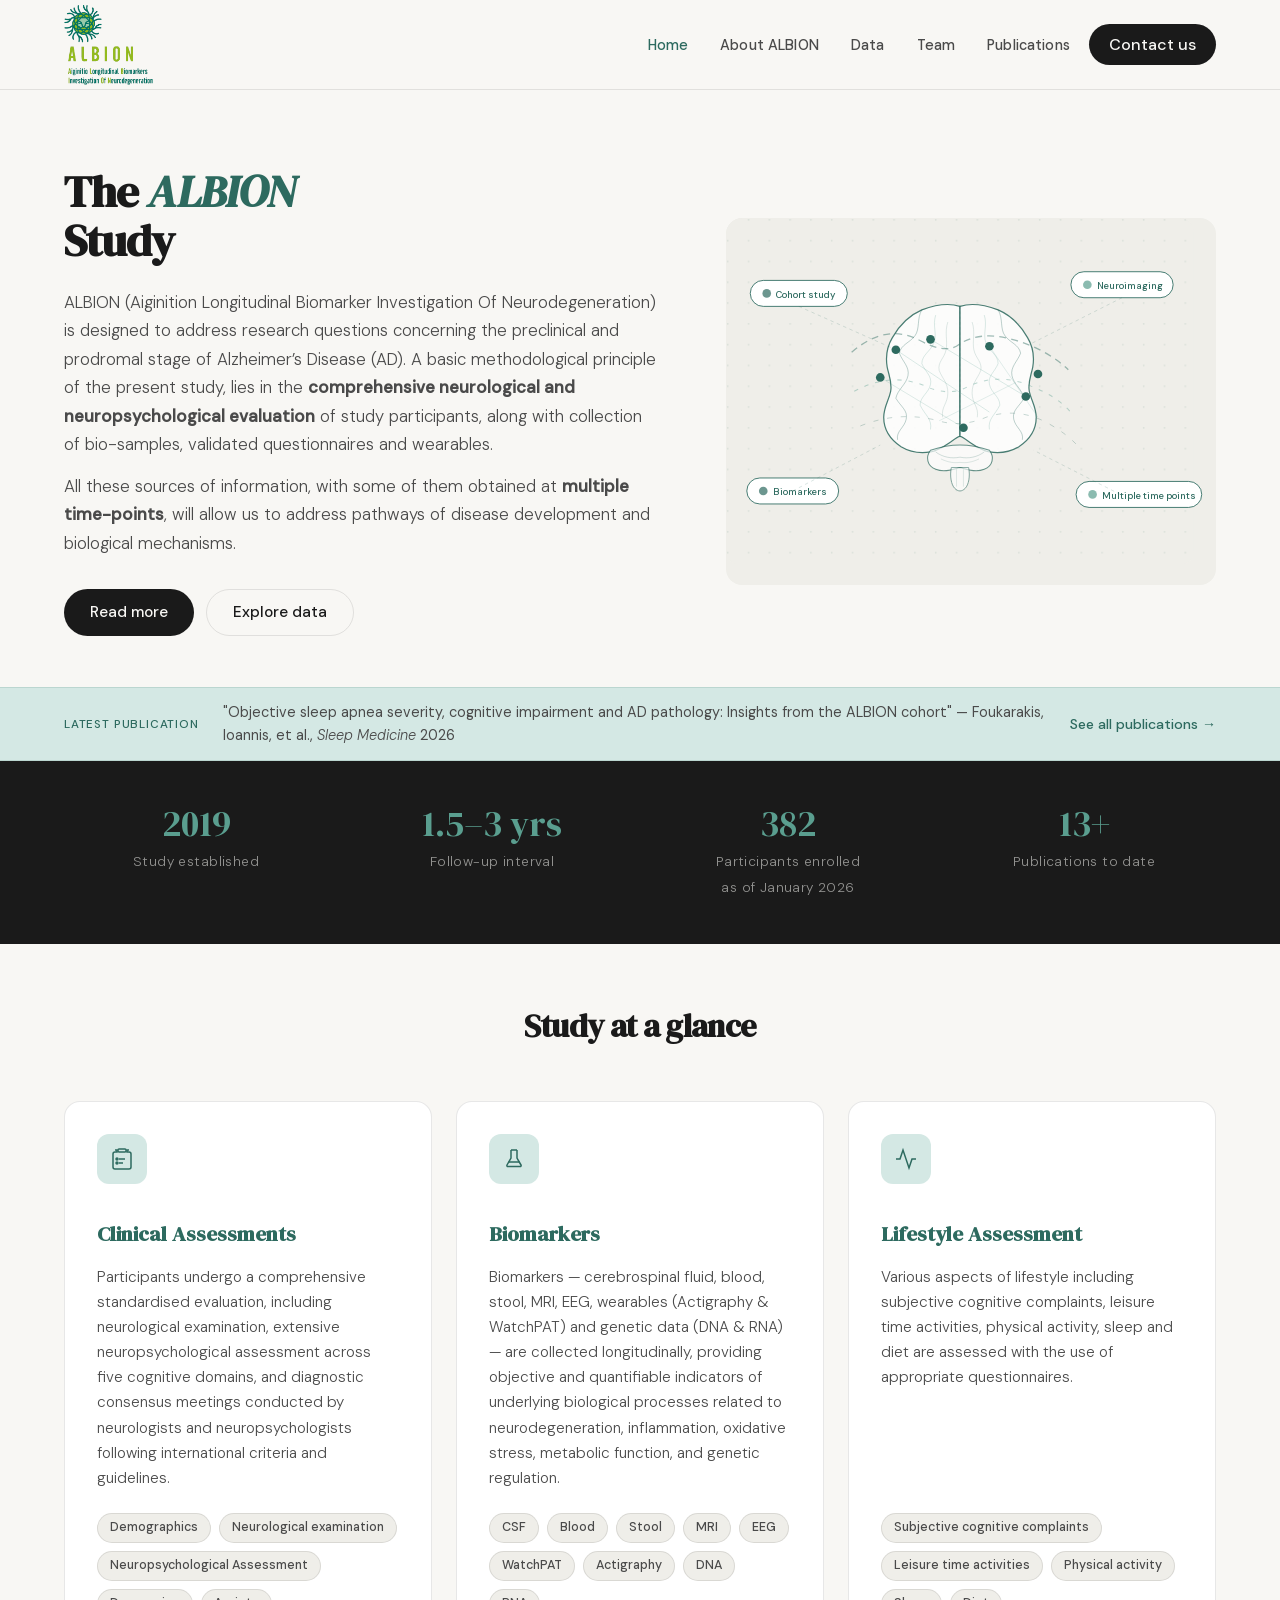
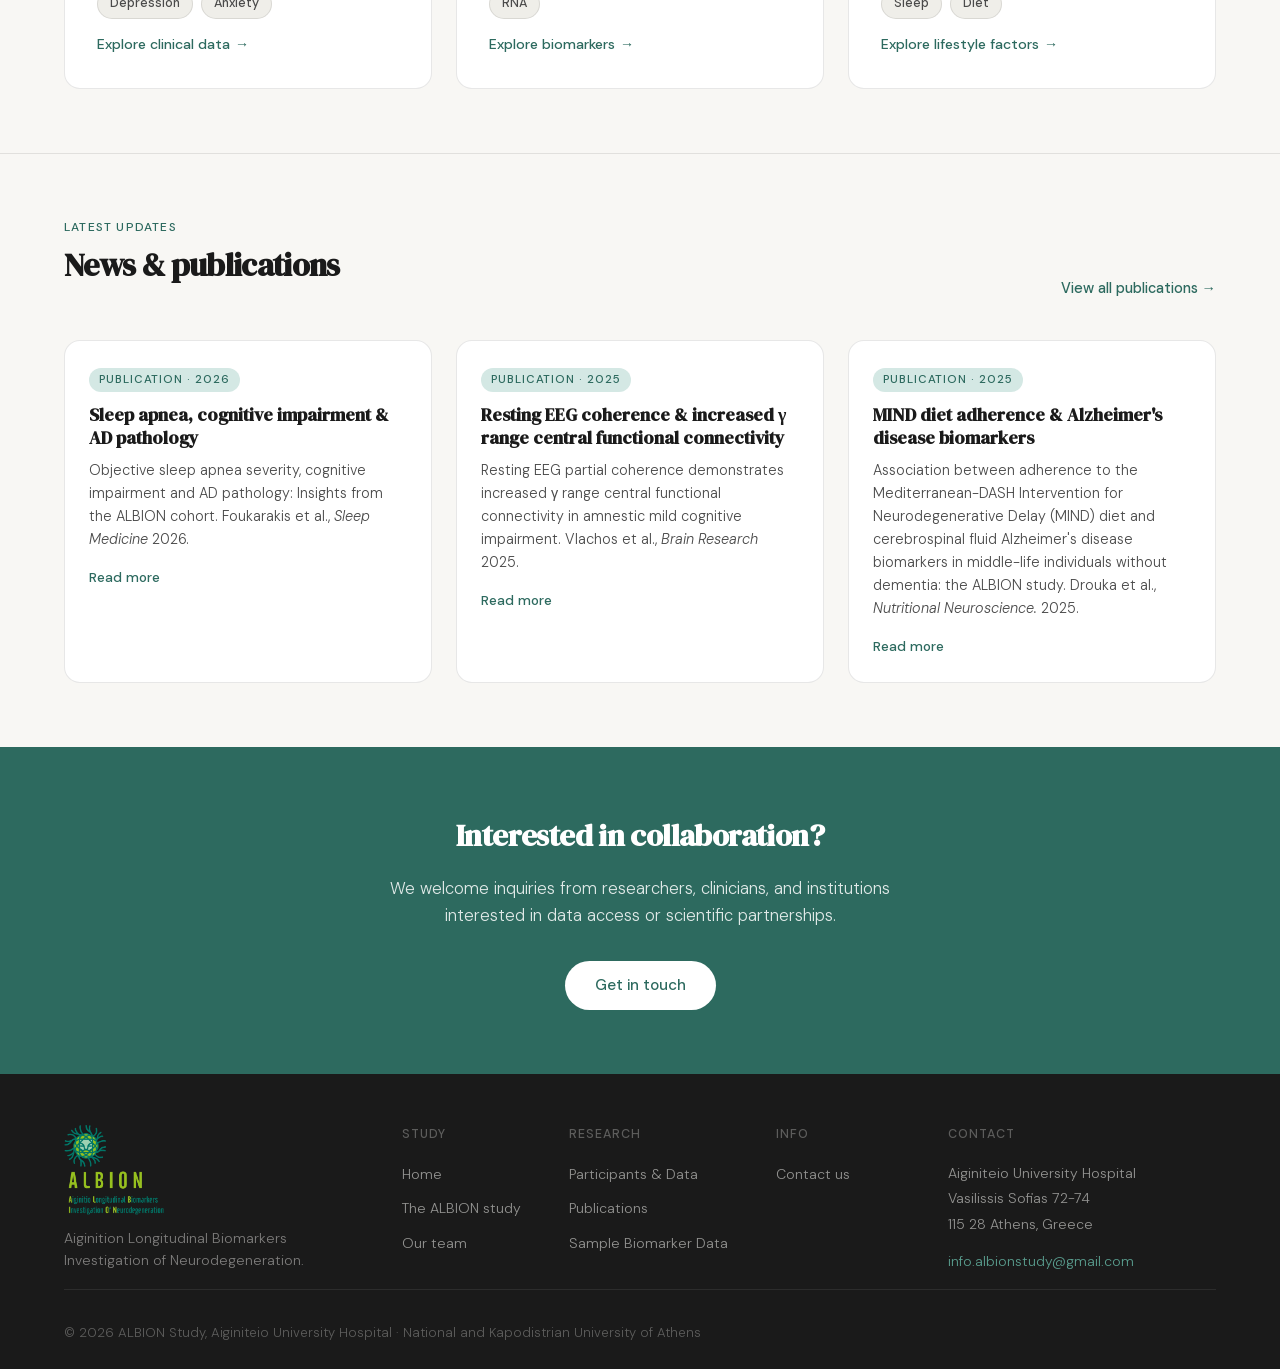
==== commit 0812fe7b: "fixes" ====
--- a/index.html
+++ b/index.html
@@ -213,7 +213,14 @@
 
       <div class="data-card">
         <div class="card-icon">
-          <svg viewBox="0 0 24 24"><rect x="3" y="3" width="8" height="8" rx="1"/><rect x="13" y="3" width="8" height="8" rx="1"/><rect x="3" y="13" width="8" height="8" rx="1"/><rect x="13" y="13" width="8" height="8" rx="1"/></svg>
+          <svg viewBox="0 0 24 24" fill="none" stroke="var(--accent)" stroke-width="1.5">
+            <rect x="8" y="2" width="8" height="3" rx="1"/>
+            <path d="M5 3h2v2H5a2 2 0 0 0-2 2v13a2 2 0 0 0 2 2h14a2 2 0 0 0 2-2V7a2 2 0 0 0-2-2h-2V3h2"/>
+            <line x1="9" y1="12" x2="15" y2="12"/>
+            <line x1="9" y1="16" x2="13" y2="16"/>
+            <circle cx="7" cy="12" r="1" fill="var(--accent)"/>
+            <circle cx="7" cy="16" r="1" fill="var(--accent)"/>
+          </svg>
         </div>
         <h3>Clinical Assessments</h3>
 
@@ -226,7 +233,10 @@
 
       <div class="data-card">
         <div class="card-icon">
-          <svg viewBox="0 0 24 24"><path d="M9 3L9 15Q9 18 12 18Q15 18 15 15L15 3"/><line x1="6" y1="3" x2="18" y2="3"/><ellipse cx="12" cy="19" rx="4" ry="2"/></svg>
+          <svg viewBox="0 0 24 24" fill="none" stroke="var(--accent)" stroke-width="1.5">
+            <path d="M9 3h6M9 3v8l-4 7a1 1 0 0 0 .9 1.5h12.2A1 1 0 0 0 19 18l-4-7V3"/>
+            <line x1="6.5" y1="15" x2="17.5" y2="15"/>
+          </svg>
         </div>
         <h3>Biomarkers</h3>
         <p>Biomarkers — cerebrospinal fluid, blood, stool, MRI, EEG, wearables (Actigraphy & WatchPAT) and genetic data (DNA & RNA) — are collected longitudinally, providing objective and quantifiable indicators of underlying biological processes related to neurodegeneration, inflammation, oxidative stress, metabolic function, and genetic regulation.</p>
@@ -238,7 +248,9 @@
 
       <div class="data-card">
         <div class="card-icon">
-          <svg viewBox="0 0 24 24"><circle cx="12" cy="12" r="9"/><path d="M12 3Q18 8 18 12Q18 16 12 21Q6 16 6 12Q6 8 12 3Z"/><line x1="3" y1="12" x2="21" y2="12"/></svg>
+          <svg viewBox="0 0 24 24" fill="none" stroke="var(--accent)" stroke-width="1.5">
+            <path d="M22 12h-4l-3 9L9 3l-3 9H2"/>
+          </svg>
         </div>
         <h3>Lifestyle Assessment</h3>
         <p>Various aspects of lifestyle including subjective cognitive complaints, leisure time activities, physical activity, sleep and diet are assessed with the use of appropriate questionnaires.</p>
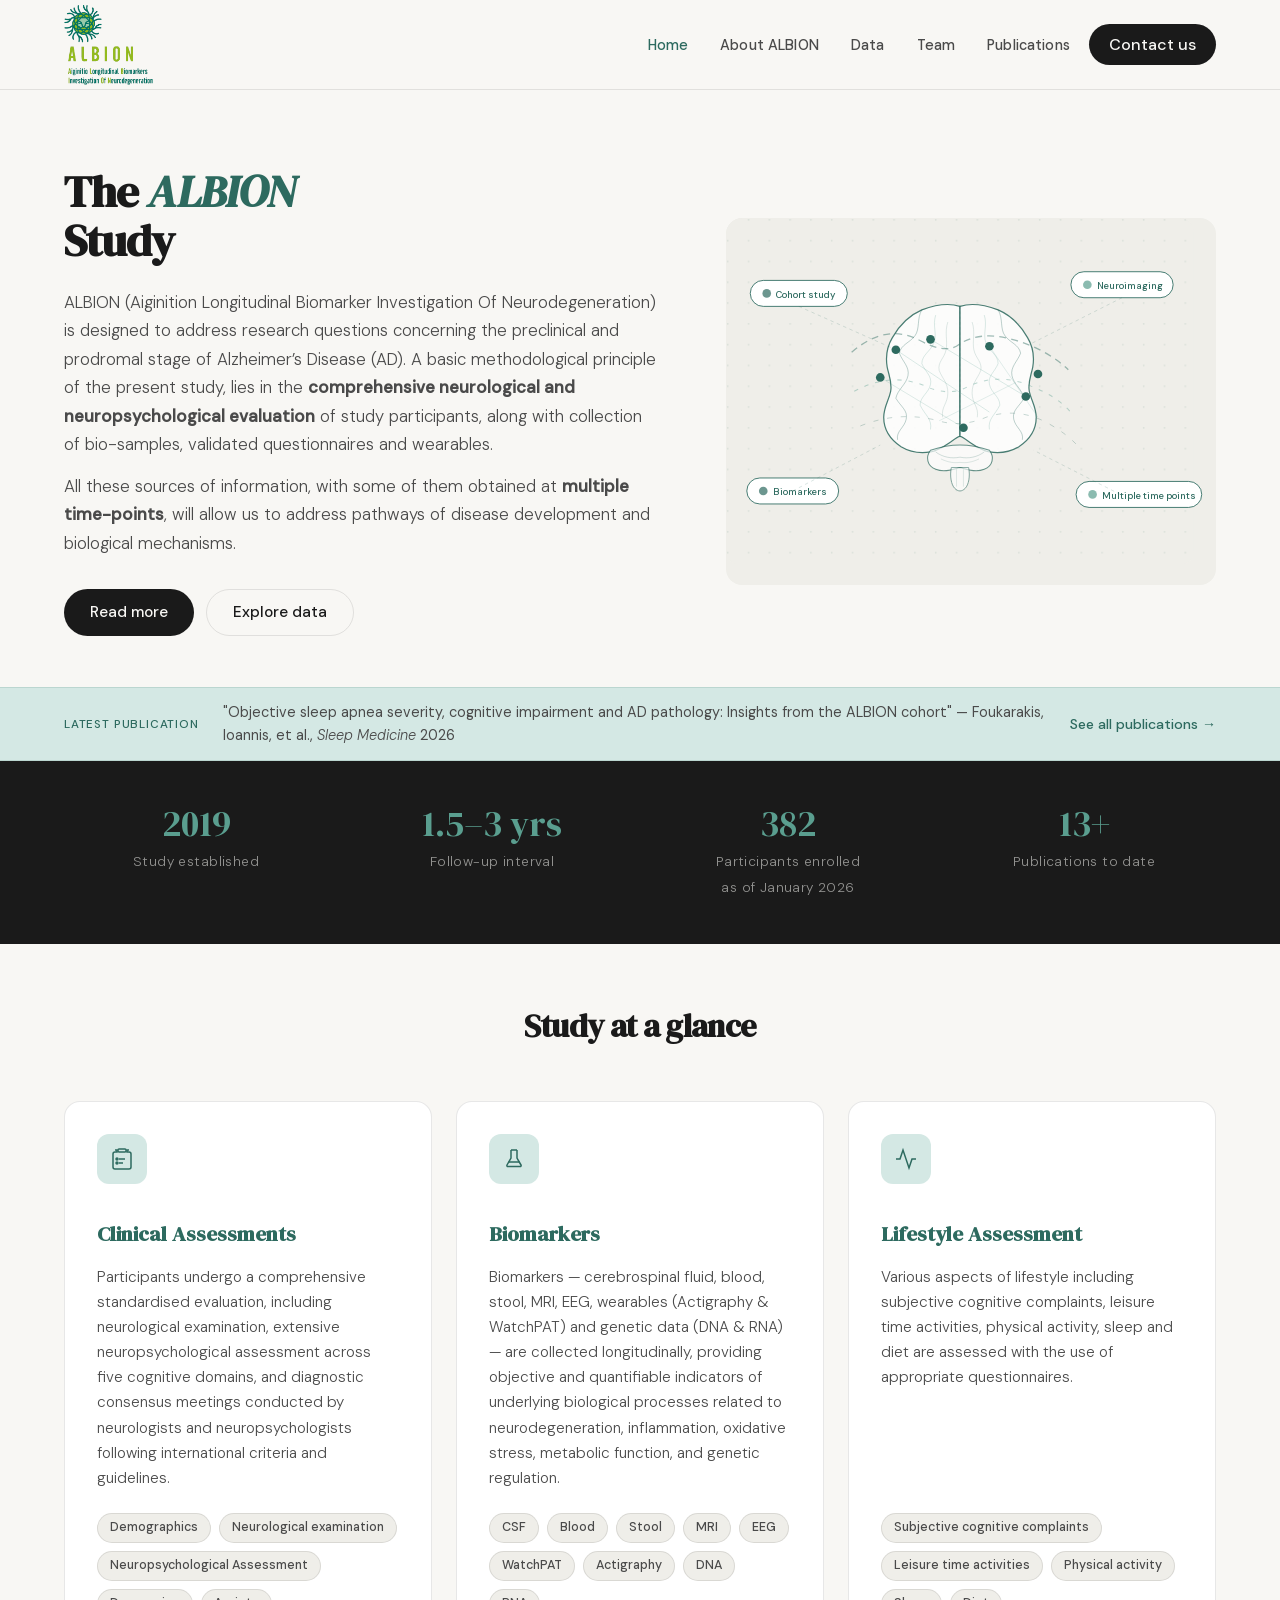
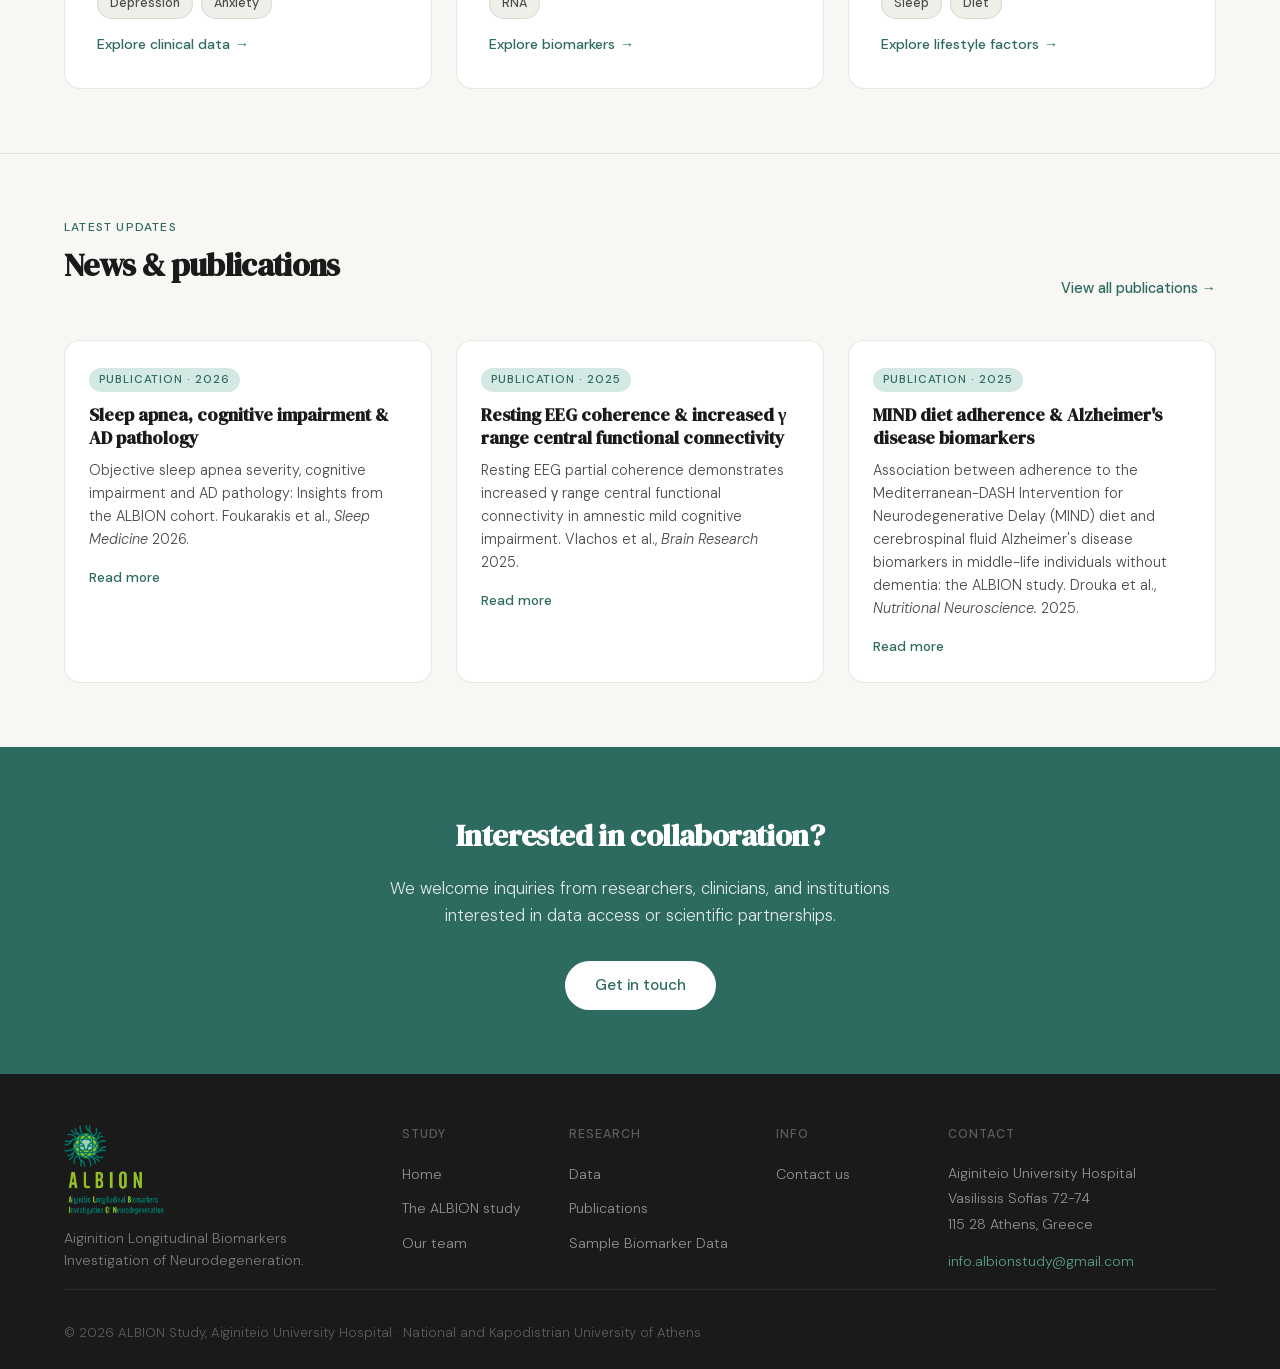
==== commit 6b368cd0: "google analytics added" ====
--- a/index.html
+++ b/index.html
@@ -1,6 +1,15 @@
 <!DOCTYPE html>
 <html lang="en">
 <head>
+  <!-- Google tag (gtag.js) -->
+  <script async src="https://www.googletagmanager.com/gtag/js?id=G-7PYHZVJ7TZ"></script>
+  <script>
+    window.dataLayer = window.dataLayer || [];
+    function gtag(){dataLayer.push(arguments);}
+    gtag('js', new Date());
+
+    gtag('config', 'G-7PYHZVJ7TZ');
+  </script>
   <meta charset="UTF-8"/>
   <meta name="viewport" content="width=device-width, initial-scale=1.0"/>
   <title>ALBION — Aiginition Longitudinal Biomarker Investigation Of Neurodegeneration</title>
--- a/style.css
+++ b/style.css
@@ -289,15 +289,25 @@
 .nav-hamburger.open span:nth-child(2) { opacity: 0; }
 .nav-hamburger.open span:nth-child(3) { transform: translateY(-7px) rotate(-45deg); }
 
+
 .mobile-menu {
   display: none;
+  position: fixed;
+  top: 90px;
+  left: 0;
+  right: 0;
+  z-index: 999;
   flex-direction: column;
   background: var(--paper);
   border-bottom: 1px solid var(--line);
   padding: 1rem 5vw 1.5rem;
   gap: 0;
-}
-.mobile-menu.open { display: flex; }
+  box-shadow: 0 12px 30px rgba(0,0,0,.08);
+}
+
+.mobile-menu.open {
+  display: flex;
+}
 .mobile-menu a {
   padding: 0.75rem 0;
   border-bottom: 1px solid var(--line);
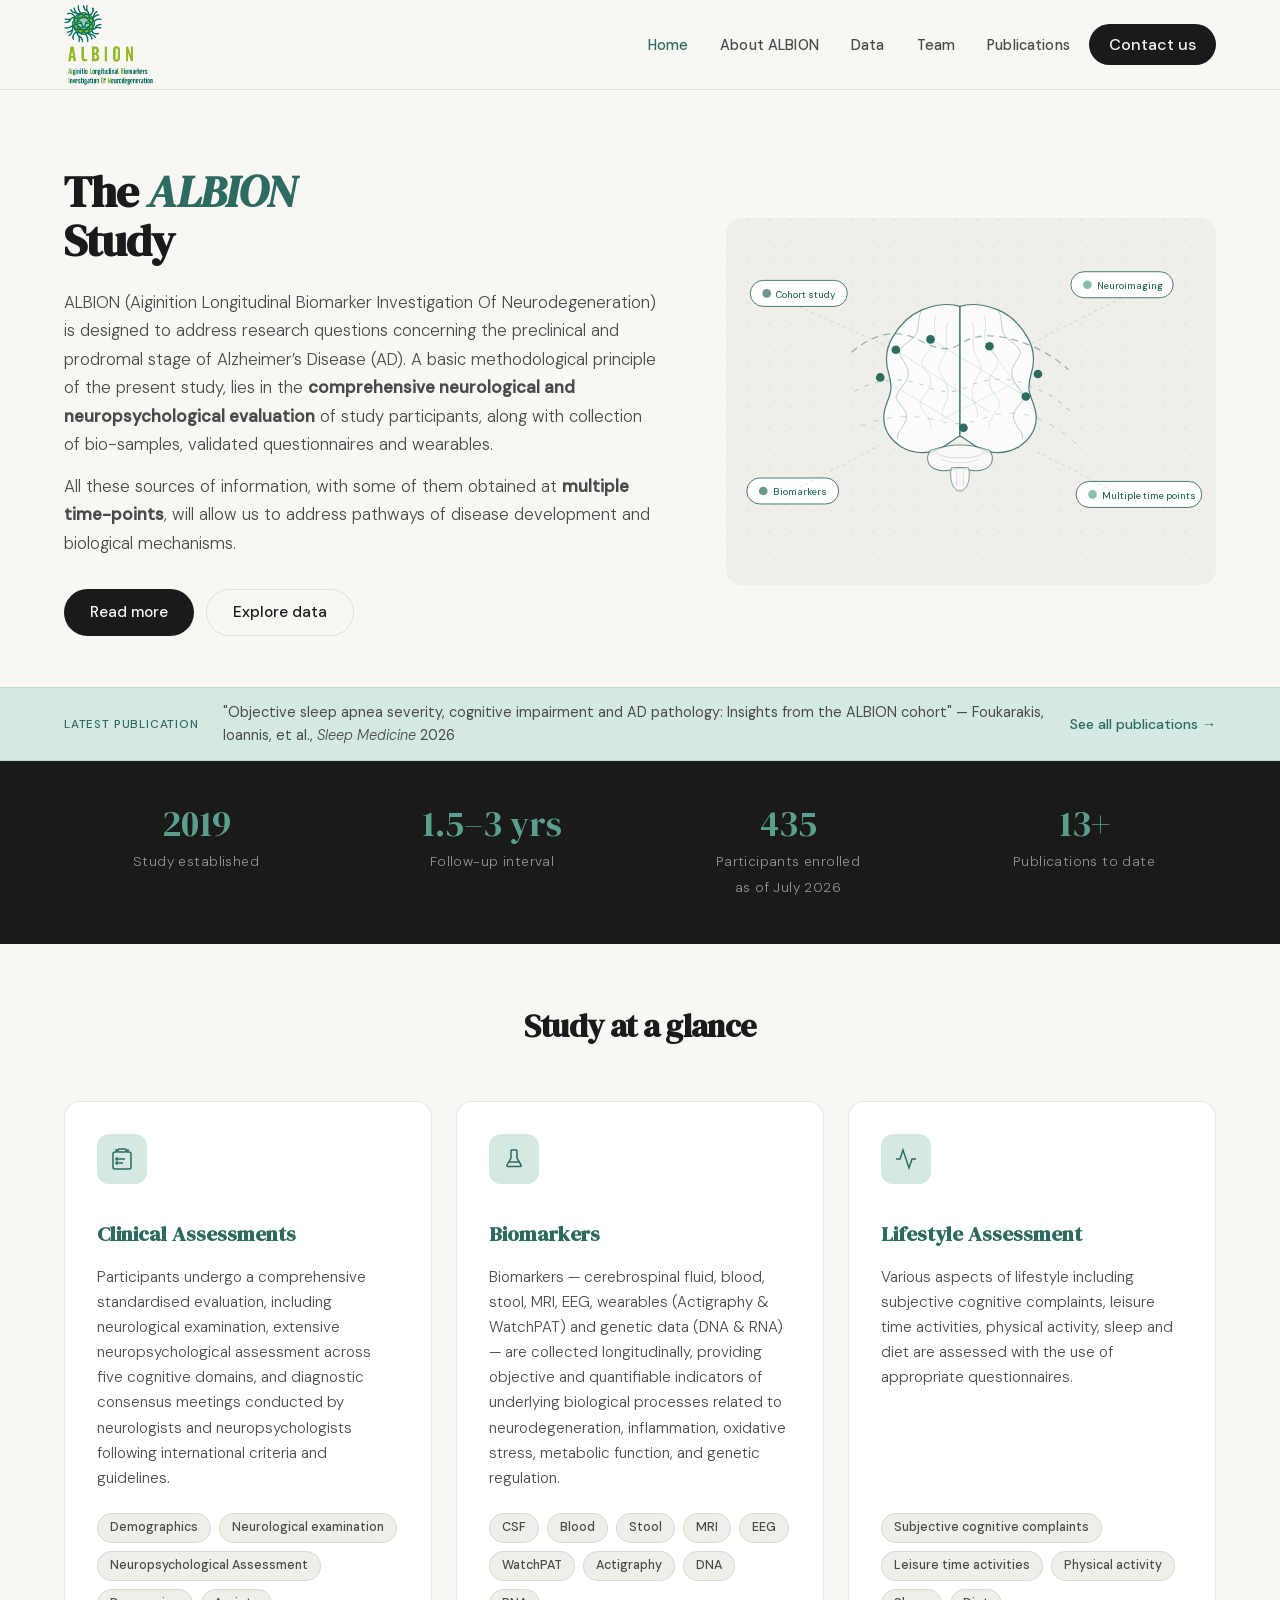
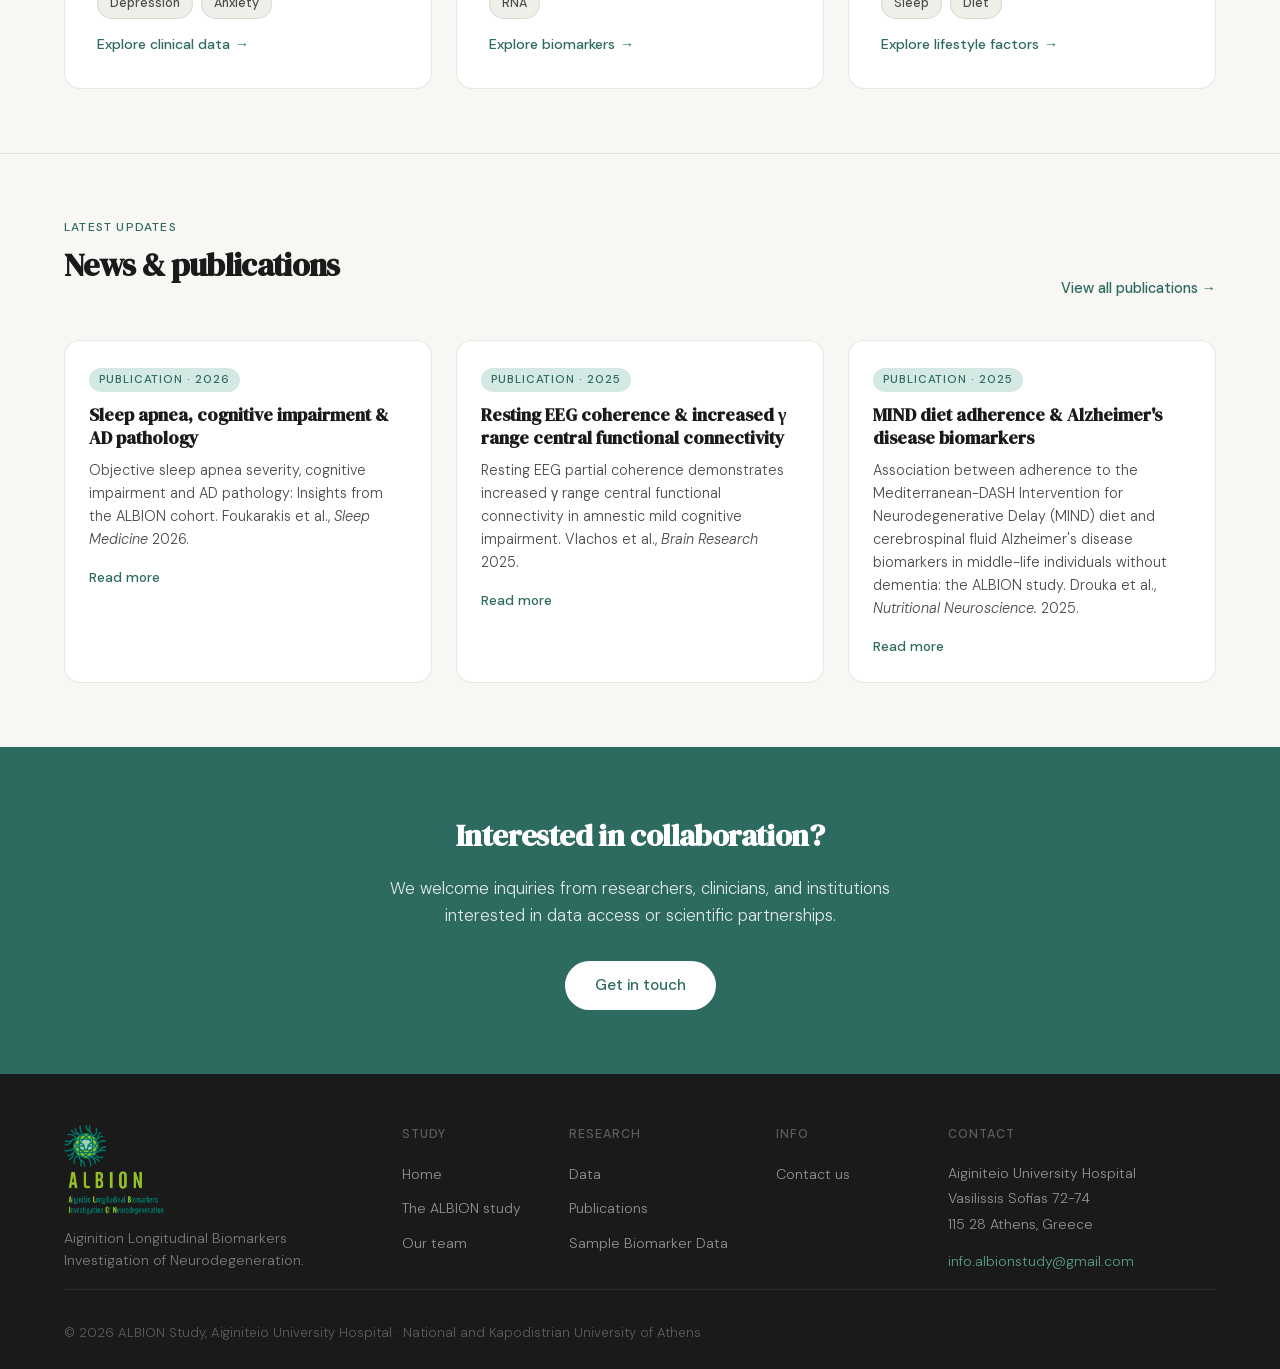
==== commit 10e1098a: "changes" ====
--- a/index.html
+++ b/index.html
@@ -89,6 +89,7 @@
       .news-grid{grid-template-columns:1fr}
     }
   </style>
+  <meta name="google-site-verification" content="gdjBBVatyOsbVIqJHLvjQ9MN-1dc3Nz3Ho5ejT0G98w" />
 </head>
 <body>
 
@@ -204,7 +205,7 @@
 <div class="stats-row">
   <div><span class="stat-num">2019</span><span class="stat-label">Study established</span></div>
   <div><span class="stat-num">1.5–3 yrs</span><span class="stat-label">Follow-up interval</span></div>
-  <div><span class="stat-num">382</span><span class="stat-label">Participants enrolled</span><br><span class="stat-label">as of January 2026</span></div>
+  <div><span class="stat-num">435</span><span class="stat-label">Participants enrolled</span><br><span class="stat-label">as of July 2026</span></div>
   <div><span class="stat-num">13+</span><span class="stat-label">Publications to date</span></div>
 </div>
 
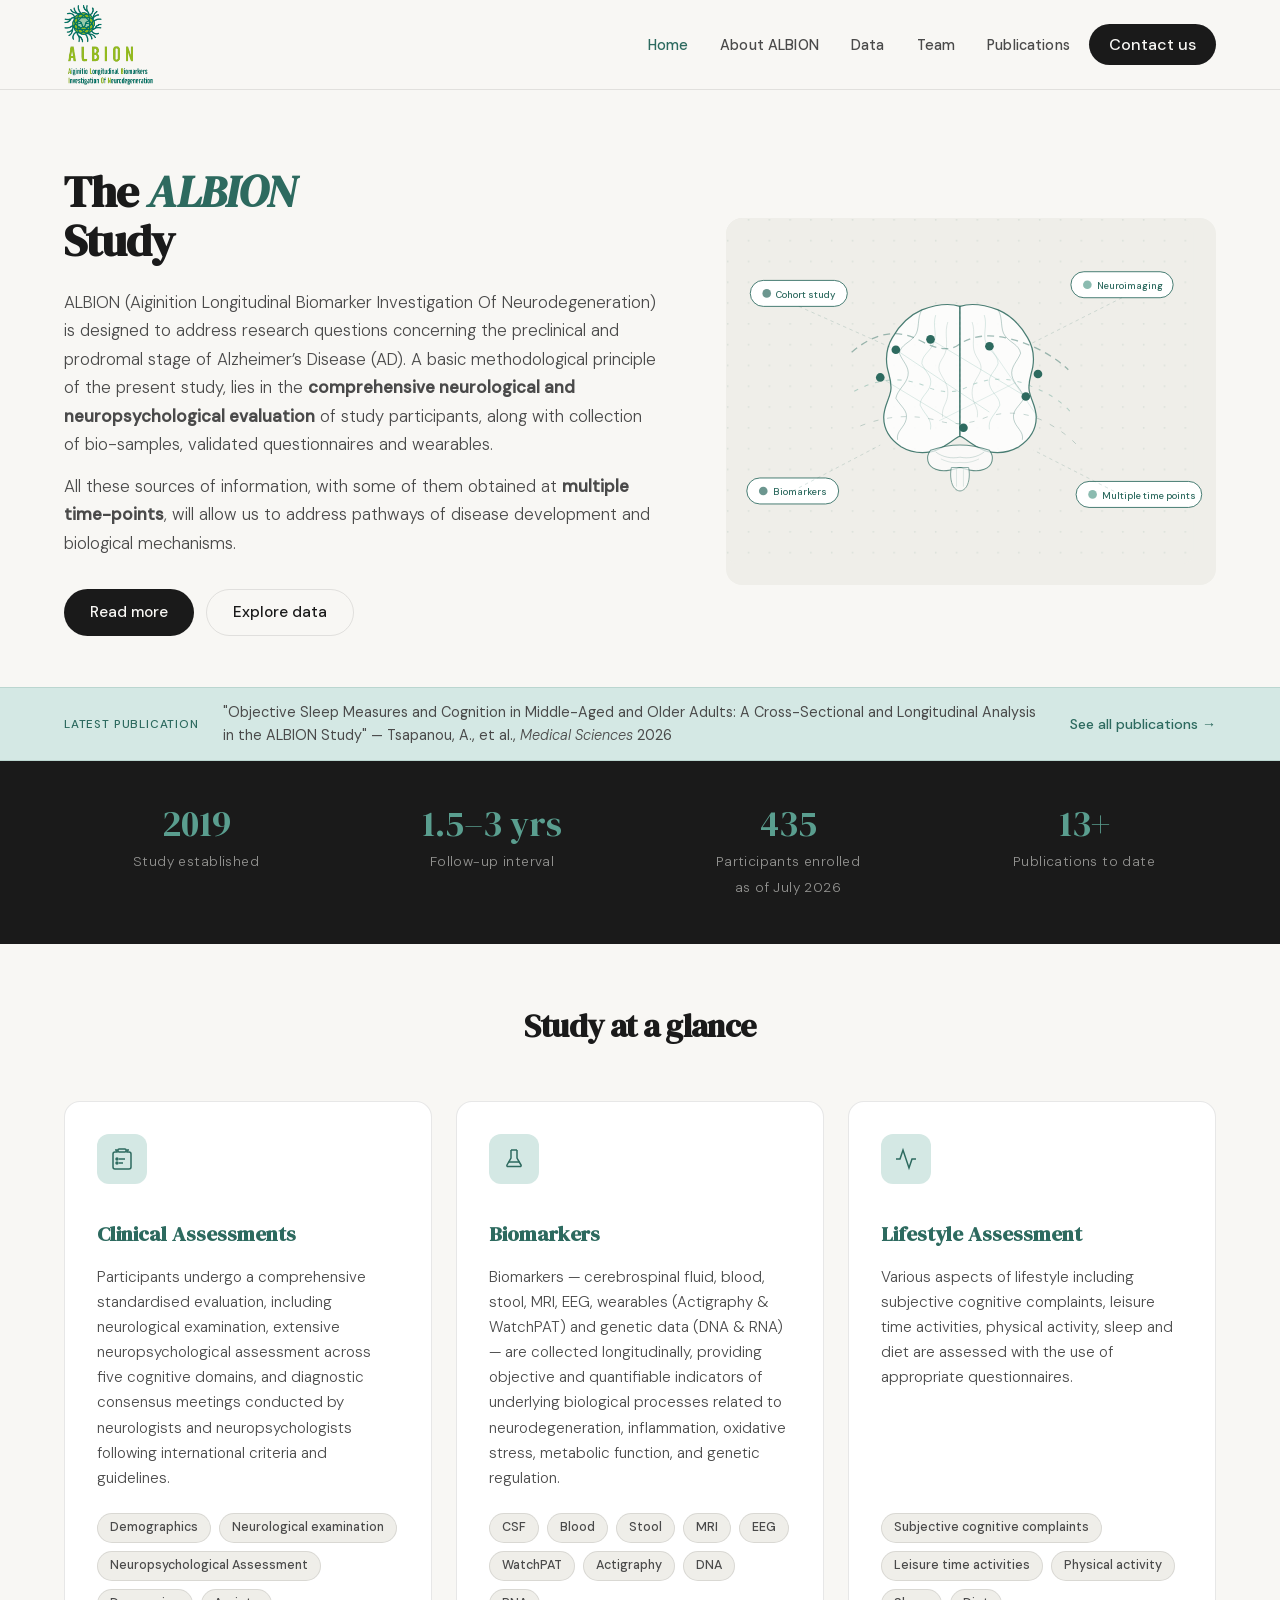
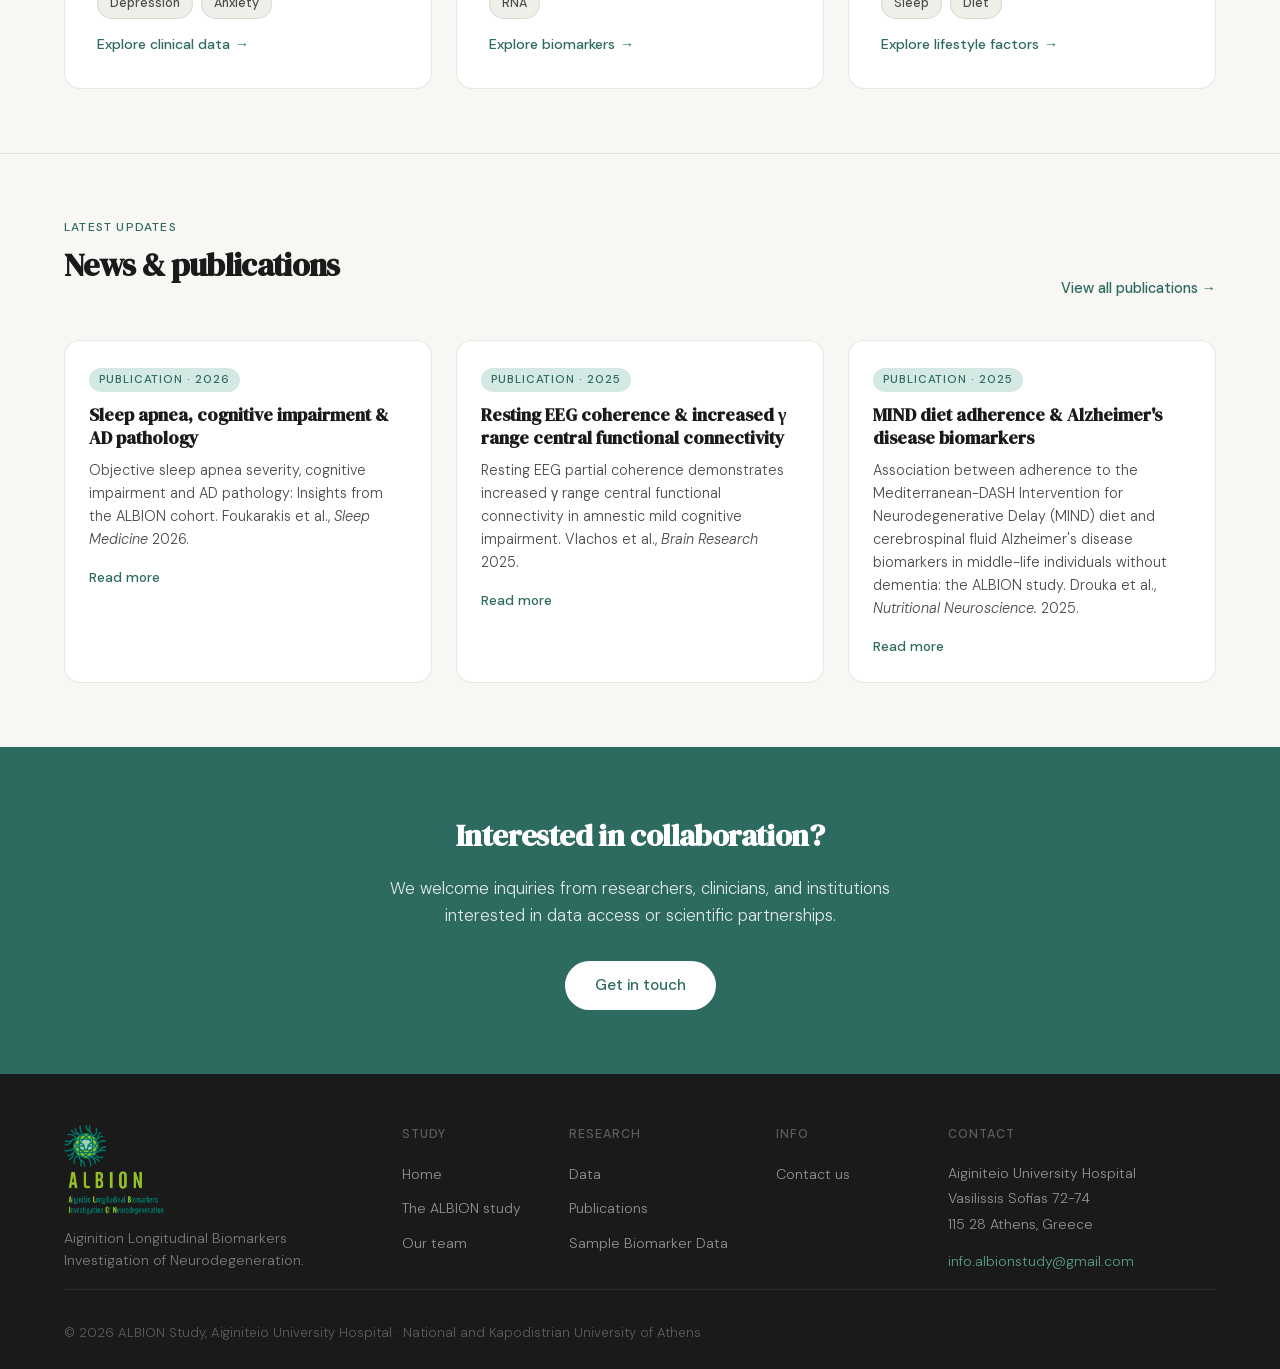
==== commit 11c518fc: "minor" ====
--- a/index.html
+++ b/index.html
@@ -197,7 +197,7 @@
 <!-- BANNER -->
 <div class="banner">
   <span class="banner-label">Latest publication</span>
-  <span class="banner-text">"Objective sleep apnea severity, cognitive impairment and AD pathology: Insights from the ALBION cohort" — Foukarakis, Ioannis, et al., <em>Sleep Medicine</em> 2026</span>
+  <span class="banner-text">"Objective Sleep Measures and Cognition in Middle-Aged and Older Adults: A Cross-Sectional and Longitudinal Analysis in the ALBION Study" — Tsapanou, A., et al., <em>Medical Sciences</em> 2026</span>
   <a href="publications.html" class="banner-link">See all publications →</a>
 </div>
 
